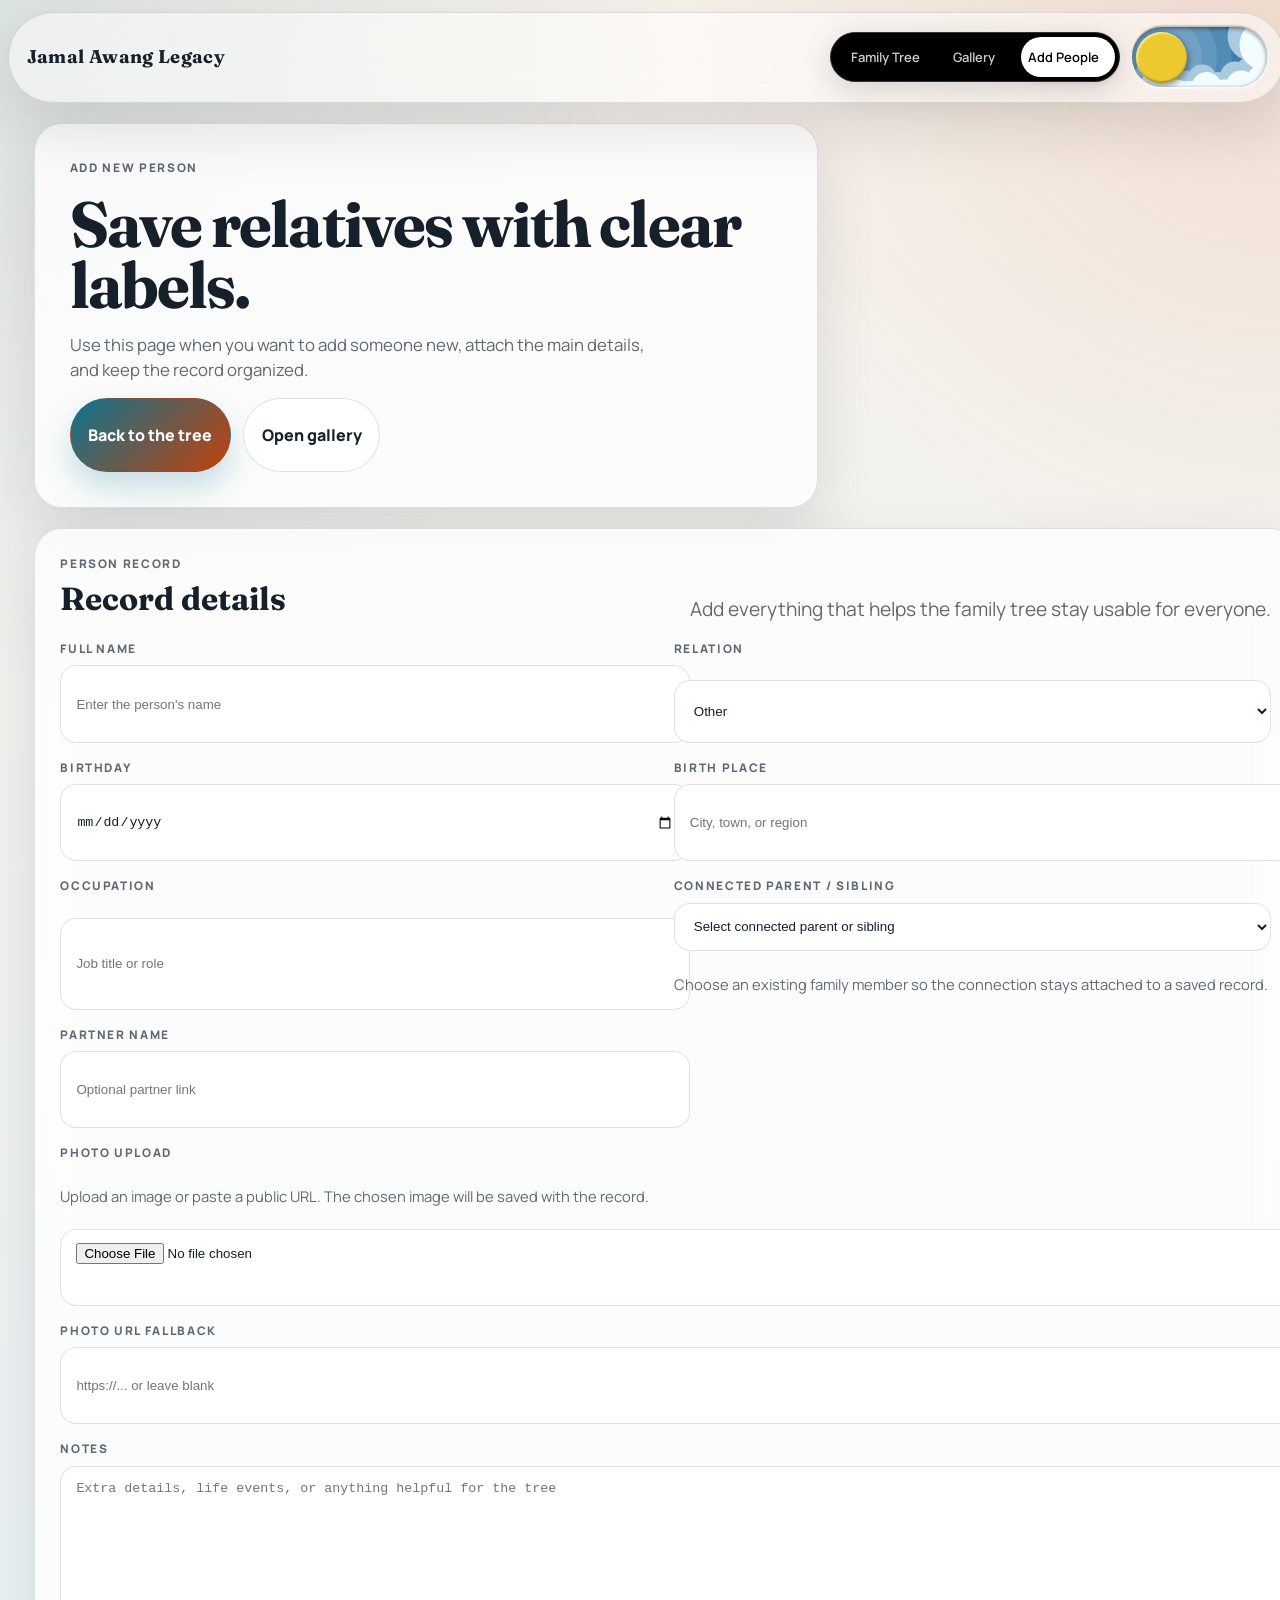
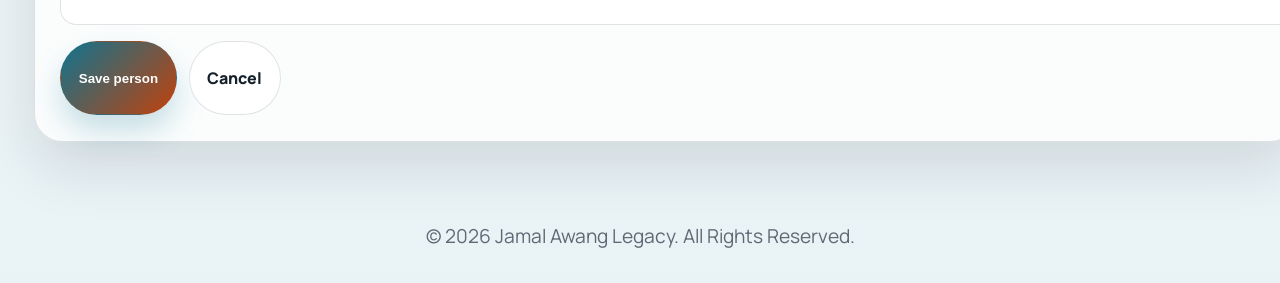
==== AddPeople.html @ 6cebc331 "UI Updates and Supabase Config" ====
<!DOCTYPE html>
<html lang="en">
<head>
    <meta charset="UTF-8">
    <meta name="viewport" content="width=device-width, initial-scale=1.0">
    <meta name="description" content="Add a new family member and save the record.">
    <title>Add People | Jamal Awang Legacy</title>
    <link rel="preconnect" href="https://fonts.googleapis.com">
    <link rel="preconnect" href="https://fonts.gstatic.com" crossorigin>
    <link href="https://fonts.googleapis.com/css2?family=Fraunces:wght@600;700&family=Manrope:wght@400;500;600;700;800&display=swap" rel="stylesheet">
    <link rel="stylesheet" href="style.css">
</head>
<body>
    <header class="topbar">
        <a class="brand" href="index.html">Jamal Awang Legacy</a>
        <nav class="topnav" aria-label="Primary">
            <div class="radio-group" id="nav-group">
                <div class="radio-option">
                    <input type="radio" name="nav" id="option1" value="index.html" onclick="window.location.href='index.html'">
                    <label for="option1" class="radio-label">Family Tree</label>
                </div>
                <div class="radio-option">
                    <input type="radio" name="nav" id="option2" value="gallery.html" onclick="window.location.href='gallery.html'">
                    <label for="option2" class="radio-label">Gallery</label>
                </div>
                <div class="radio-option">
                    <input type="radio" name="nav" id="option3" value="AddPeople.html" onclick="window.location.href='AddPeople.html'" checked>
                    <label for="option3" class="radio-label">Add People</label>
                </div>
                <div class="slider"></div>
            </div>
            
            <label class="theme-switch" aria-label="Toggle dark mode">
                <input id="themeToggle" type="checkbox" class="theme-switch__checkbox">
                <div class="theme-switch__container">
                    <div class="theme-switch__stars-container">
                        <svg viewBox="0 0 24 24" fill="none" xmlns="http://www.w3.org/2000/svg" width="100%" height="100%"><path d="M12 2L15 9L22 9L16 14L18 21L12 17L6 21L8 14L2 9L9 9L12 2Z" fill="currentColor"/></svg>
                    </div>
                    <div class="theme-switch__circle-container">
                        <div class="theme-switch__sun-moon-container">
                            <div class="theme-switch__moon">
                                <div class="theme-switch__spot"></div>
                                <div class="theme-switch__spot"></div>
                                <div class="theme-switch__spot"></div>
                            </div>
                        </div>
                    </div>
                    <div class="theme-switch__clouds"></div>
                </div>
            </label>
        </nav>
    </header>

    <main class="page-shell">
        <section class="hero">
            <div class="hero-copy">
                <p class="eyebrow">Add new person</p>
                <h1>Save relatives with clear labels.</h1>
                <p class="lead">Use this page when you want to add someone new, attach the main details, and keep the record organized.</p>
                <div class="hero-actions">
                    <a class="primary-button" href="index.html">Back to the tree</a>
                    <a class="secondary-button" href="gallery.html">Open gallery</a>
                </div>
            </div>
        </section>

        <section class="form-shell">
            <div class="panel-header">
                <div>
                    <p class="section-kicker">Person record</p>
                    <h2>Record details</h2>
                </div>
                <p class="section-note">Add everything that helps the family tree stay usable for everyone.</p>
            </div>

            <form id="person-form" class="form-grid">
                <div class="field">
                    <label for="name">Full name</label>
                    <input type="text" id="name" required placeholder="Enter the person's name">
                </div>

                <div class="field">
                    <label for="relation">Relation</label>
                    <select id="relation" required>
                        <option value="Other">Other</option>
                        <option value="Parent">Parent</option>
                        <option value="Partner">Partner</option>
                        <option value="Child">Child</option>
                        <option value="Sibling">Sibling</option>
                    </select>
                </div>

                <div class="field">
                    <label for="birthday">Birthday</label>
                    <input type="date" id="birthday">
                </div>

                <div class="field">
                    <label for="birth-place">Birth place</label>
                    <input type="text" id="birth-place" placeholder="City, town, or region">
                </div>

                <div class="field">
                    <label for="occupation">Occupation</label>
                    <input type="text" id="occupation" placeholder="Job title or role">
                </div>

                <div class="field">
                    <label for="parent-name">Connected parent / sibling</label>
                    <select id="parent-name">
                        <option value="">Select connected parent or sibling</option>
                    </select>
                    <p id="parent-name-help" class="field-help">Choose an existing family member so the connection stays attached to a saved record.</p>
                </div>

                <div class="field">
                    <label for="partner-name">Partner name</label>
                    <input type="text" id="partner-name" placeholder="Optional partner link">
                </div>

                <div class="field span-2">
                    <label for="photo-file">Photo upload</label>
                    <div class="preview-row">
                        <img id="photo-preview" class="photo-preview hidden" alt="Photo preview">
                        <p class="helper-text">Upload an image or paste a public URL. The chosen image will be saved with the record.</p>
                    </div>
                    <input type="file" id="photo-file" accept="image/*">
                </div>

                <div class="field span-2">
                    <label for="photo-url">Photo URL fallback</label>
                    <input type="text" id="photo-url" placeholder="https://... or leave blank">
                </div>

                <div class="field span-2">
                    <label for="notes">Notes</label>
                    <textarea id="notes" placeholder="Extra details, life events, or anything helpful for the tree"></textarea>
                </div>

                <div class="form-actions span-2">
                    <button id="save-person-button" class="primary-button" type="submit">Save person</button>
                    <a class="secondary-button" href="index.html">Cancel</a>
                </div>
            </form>
        </section>
    </main>

    <footer>
        <p>&copy; 2026 Jamal Awang Legacy. All Rights Reserved.</p>
    </footer>

    <script src="supabase-config.js"></script>
    <script src="data-store.js"></script>
    <script src="app.js"></script>
    <script src="add-people.js"></script>
</body>
</html>
---- style.css ----
body {
    min-height: 100vh;
    display: flex;
    flex-direction: column;
    align-items: center;
    justify-content: center;
    background: #E8F1F5; /* Light Mode Background */
    color: #333;
    transition: background 0.4s ease, color 0.4s ease;
}

body.night {
    background: #1C2541; /* Dark Mode Background */
    color: #F5F5F5;
}

/* Main Content Styling */
main {
    text-align: center;
    padding: 2rem;
    max-width: 700px;
}

h1 {
    font-size: 2.5rem;
    margin-bottom: 1rem;
}

p {
    font-size: 1.2rem;
    line-height: 1.5;
}

/* Day/Night Toggle Button */
.dayNight {
    position: absolute;
    top: 20px;
    right: 20px;
    cursor: pointer;
}

.dayNight input {
    display: none;
}

.dayNight label {
    width: 50px;
    height: 50px;
    display: block;
    border-radius: 50%;
    background: #FFB703; /* Sun Color */
    position: relative;
    box-shadow: 0 0 8px rgba(0, 0, 0, 0.2);
    transition: background 0.4s ease, box-shadow 0.4s ease;
}

body.night .dayNight label {
    background: #4361EE; /* Moon Color */
    box-shadow: 0 0 12px rgba(67, 97, 238, 0.7);
}

.dayNight label::before {
    content: "";
    position: absolute;
    top: 50%;
    left: 50%;
    width: 8px;
    height: 8px;
    border-radius: 50%;
    background: #FFFFFF;
    box-shadow: 0 -20px 0 #FFFFFF, 0 20px 0 #FFFFFF, 20px 0 0 #FFFFFF, -20px 0 0 #FFFFFF;
    transform: translate(-50%, -50%) scale(1);
    transition: transform 0.4s ease;
}

body.night .dayNight label::before {
    box-shadow: none;
    background: transparent;
    transform: translate(-50%, -50%) scale(0.6);
}

/* Smooth Transitions */
body, .dayNight label, .dayNight label::before {
    transition: all 0.4s ease;
}


#family-tree-container {
    display: flex;
    flex-direction: column; /* Arranges levels vertically */
    align-items: center; /* Centers each row horizontally */
    gap: 2em; /* Adds spacing between levels */
    padding: 1em;
    background-color: #faf7f5;
    width: 100%; /* Takes the full width of the parent container */
    max-width: none; /* Increase the maximum width to make it wider */
    margin: 0 auto; /* Center the container horizontally */
    box-shadow: 0 4px 6px rgba(0, 0, 0, 0.2); /* Optional shadow for aesthetics */
    border-radius: 10px; /* Rounded corners for a modern look */
}


/* Individual family row (each level of the tree) */
.family-level {
    display: flex;
    justify-content: center; /* Align bubbles horizontally */
    gap: 1.2em;
    flex-wrap: wrap;
}

/* Bubble styling */
.bubble {
    display: flex;
    flex-direction: column;
    align-items: center;
    justify-content: center;
    width: 120px;
    height: 120px;
    background-color: #fff;
    border: 1px solid rgba(0,0,0,0.12);
    border-radius: 50%;
    text-align: center;
    box-shadow: 0px 4px 6px rgba(0, 0, 0, 0.2);
    font-family: Arial, sans-serif;
    font-size: 12px;
    transition: transform 0.3s ease;
}

.bubble:hover {
    transform: scale(1.1);
    cursor: pointer;
}

/* Bubble image */
.bubble img {
    width: 60px;
    height: 60px;
    border-radius: 50%;
    object-fit: cover;
    margin-bottom: 5px;
}

/* Tag styles used in profile modal */
.tag {
    display: inline-block;
    background: #e9f2ea;
    color: #556b45;
    padding: 4px 8px;
    margin-right: 6px;
    border-radius: 999px;
    font-size: 12px;
}

/* Modal styles */
.modal.hidden { display: none; }
.modal { position: fixed; inset: 0; z-index: 1200; }
.modal-backdrop { position: absolute; inset: 0; background: rgba(0,0,0,0.35); }
.modal-card {
    position: absolute;
    left: 50%; top: 50%; transform: translate(-50%, -50%);
    width: min(860px, 95%);
    max-height: 85vh; overflow-y: auto;
    background: #fff; border-radius: 10px; padding: 18px;
    box-shadow: 0 10px 30px rgba(0,0,0,0.25);
}
.modal-close {
    position: absolute; right: 12px; top: 10px; border: none; background: transparent; font-size: 18px; cursor: pointer;
}
.modal-header { display:flex; gap: 14px; align-items: center; margin-bottom: 10px; }
.modal-header img { width: 84px; height:84px; border-radius:50%; object-fit:cover; border: 2px solid rgba(0,0,0,0.06); }
.modal-section { margin-top: 14px; }
.modal-section h3 { margin: 6px 0 10px 0; }
.essential-info dt { font-weight:600; }
.essential-info dd { margin-left: 0; color: #555; }
.timeline li { margin-bottom: 8px; }
.small { color: #666; font-size: 13px; }


.bubble span {
    margin-top: 3px;
}


/*Gallery*/

.gallery-container {
    display: flex;
    flex-direction: column;
    gap: 2em;
    padding: 1em;
}

.gallery-event {
    border: 1px solid #ccc;
    padding: 1em;
}

.gallery-scroll {
    display: flex;
    overflow-x: auto;
    gap: 1em;
}

.gallery-scroll img {
    width: 200px;
    height: 150px;
    object-fit: cover;
    border-radius: 8px;
    border: 1px solid #ddd;
}

/* Modern layout overrides for the refreshed pages */
body {
    display: block;
    align-items: stretch;
    justify-content: flex-start;
    background:
        radial-gradient(circle at top left, rgba(14, 116, 144, 0.12), transparent 30%),
        radial-gradient(circle at top right, rgba(194, 65, 12, 0.12), transparent 26%),
        linear-gradient(180deg, #f8f2eb 0%, #e9f3f6 100%);
    color: #15202b;
    font-family: 'Manrope', sans-serif;
    line-height: 1.55;
}

body.night {
    background:
        radial-gradient(circle at top left, rgba(94, 234, 212, 0.12), transparent 30%),
        radial-gradient(circle at top right, rgba(245, 158, 11, 0.12), transparent 26%),
        linear-gradient(180deg, #09111d 0%, #121c2d 100%);
    color: #f4f7fb;
}

body::before {
    opacity: 0.85;
}

a {
    color: inherit;
    text-decoration: none;
}

img {
    display: block;
    max-width: 100%;
}

.topbar {
    position: sticky;
    top: 0;
    z-index: 100;
    width: min(1180px, calc(100% - 1rem));
    margin: 0.75rem auto 0;
    padding: 0.9rem 1.1rem;
    display: flex;
    align-items: center;
    justify-content: space-between;
    gap: 1rem;
    border: 1px solid rgba(15, 23, 42, 0.12);
    border-radius: 999px;
    background: rgba(255, 255, 255, 0.48);
    backdrop-filter: blur(18px);
    box-shadow: 0 24px 60px rgba(15, 23, 42, 0.12);
}

body.night .topbar {
    background: rgba(8, 13, 23, 0.62);
    border-color: rgba(148, 163, 184, 0.18);
}

.brand {
    font-family: 'Fraunces', serif;
    font-size: 1.15rem;
    font-weight: 700;
    letter-spacing: 0.02em;
    white-space: nowrap;
}

.topnav {
    display: flex;
    align-items: center;
    justify-content: flex-end;
    gap: 0.75rem;
    flex-wrap: wrap;
}

.topnav a {
    padding: 0.62rem 0.95rem;
    border-radius: 999px;
    color: #5f6874;
    transition: background 0.18s ease, color 0.18s ease, transform 0.18s ease;
}

body.night .topnav a {
    color: #c3cada;
}

.topnav a:hover,
.topnav a[aria-current='page'] {
    background: rgba(255, 255, 255, 0.54);
    color: #15202b;
    transform: translateY(-1px);
}

body.night .topnav a:hover,
body.night .topnav a[aria-current='page'] {
    background: rgba(17, 24, 39, 0.72);
    color: #f4f7fb;
}



.page-shell {
    width: min(1180px, calc(100% - 1rem));
    margin: 0 auto;
    padding: 1.25rem 0 3rem;
    display: grid;
    gap: 1.25rem;
}

.hero {
    display: grid;
    grid-template-columns: minmax(0, 1.45fr) minmax(290px, 0.85fr);
    gap: 1.25rem;
    align-items: stretch;
}

.hero-copy,
.status-card,
.panel,
.form-shell {
    background: rgba(255, 255, 255, 0.78);
    border: 1px solid rgba(15, 23, 42, 0.12);
    border-radius: 28px;
    box-shadow: 0 24px 60px rgba(15, 23, 42, 0.12);
    backdrop-filter: blur(18px);
}

body.night .hero-copy,
body.night .status-card,
body.night .panel,
body.night .form-shell {
    background: rgba(12, 18, 29, 0.78);
    border-color: rgba(148, 163, 184, 0.18);
    box-shadow: 0 24px 60px rgba(0, 0, 0, 0.32);
}

.hero-copy {
    padding: clamp(1.35rem, 3vw, 2.2rem);
    display: grid;
    gap: 1rem;
}

.eyebrow,
.section-kicker,
.status-label,
.field label,
.field .field-label {
    margin: 0;
    text-transform: uppercase;
    letter-spacing: 0.14em;
    font-size: 0.74rem;
    font-weight: 800;
    color: #5f6874;
}

body.night .eyebrow,
body.night .section-kicker,
body.night .status-label,
body.night .field label,
body.night .field .field-label {
    color: #c3cada;
}

.hero-copy h1 {
    margin: 0;
    font-family: 'Fraunces', serif;
    font-size: clamp(2.15rem, 5vw, 4.35rem);
    line-height: 0.96;
    letter-spacing: -0.03em;
}

.lead {
    margin: 0;
    max-width: 58ch;
    color: #5f6874;
    font-size: 1.05rem;
}

body.night .lead,
body.night .section-note,
body.night .helper-text,
body.night .bubble-meta,
body.night .card-meta,
body.night .small,
body.night .field .field-help,
body.night .timeline li div {
    color: #c3cada;
}

.hero-actions,
.form-actions,
.preview-row {
    display: flex;
    flex-wrap: wrap;
    gap: 0.75rem;
}

.primary-button,
.secondary-button,
.ghost-button {
    display: inline-flex;
    align-items: center;
    justify-content: center;
    gap: 0.5rem;
    min-height: 46px;
    padding: 0.82rem 1.1rem;
    border-radius: 999px;
    font-weight: 800;
    border: 1px solid transparent;
    cursor: pointer;
    transition: transform 0.18s ease, box-shadow 0.18s ease, background 0.18s ease, color 0.18s ease, border-color 0.18s ease;
}

.primary-button {
    background: linear-gradient(135deg, #0e7490 0%, #c2410c 100%);
    color: #fff;
    box-shadow: 0 16px 30px rgba(14, 116, 144, 0.22);
}

.secondary-button {
    background: #ffffff;
    color: #15202b;
    border-color: rgba(15, 23, 42, 0.12);
}

body.night .secondary-button {
    background: #111827;
    color: #f4f7fb;
    border-color: rgba(148, 163, 184, 0.18);
}

.primary-button:hover,
.secondary-button:hover,
.ghost-button:hover,
.go-back:hover {
    transform: translateY(-1px);
}

.status-card {
    padding: 1.15rem;
    display: grid;
    gap: 0.9rem;
    align-content: start;
}

.status-row {
    display: flex;
    align-items: center;
    justify-content: space-between;
    gap: 0.75rem;
}

.hint-list {
    display: grid;
    gap: 0.65rem;
}

.hint-list span {
    display: flex;
    align-items: flex-start;
    gap: 0.6rem;
    padding: 0.8rem 0.9rem;
    border-radius: 16px;
    border: 1px solid rgba(15, 23, 42, 0.12);
    background: rgba(255, 255, 255, 0.28);
    color: #5f6874;
}

body.night .hint-list span {
    background: rgba(17, 24, 39, 0.5);
    border-color: rgba(148, 163, 184, 0.18);
    color: #c3cada;
}

.panel {
    padding: clamp(1rem, 2.5vw, 1.45rem);
}

.panel-header {
    display: flex;
    align-items: flex-end;
    justify-content: space-between;
    gap: 1rem;
    flex-wrap: wrap;
    margin-bottom: 1rem;
}

.panel-header h2 {
    margin: 0.1rem 0 0;
    font-family: 'Fraunces', serif;
    font-size: clamp(1.45rem, 3vw, 2rem);
}

.section-note {
    margin: 0;
    max-width: 58ch;
    color: #5f6874;
}

#family-tree-container {
    display: grid;
    gap: 1rem;
}

.tree-branch {
    display: grid;
    gap: 0.7rem;
}

.branch-label {
    margin: 0;
    font-size: 0.88rem;
    font-weight: 800;
    letter-spacing: 0.08em;
    text-transform: uppercase;
    color: #5f6874;
}

.tree-empty,
.empty-state {
    padding: 1.1rem;
    border-radius: 18px;
    border: 1px dashed rgba(15, 23, 42, 0.12);
    background: rgba(255, 255, 255, 0.34);
    color: #5f6874;
    text-align: center;
}

body.night .tree-empty,
body.night .empty-state {
    background: rgba(17, 24, 39, 0.5);
    border-color: rgba(148, 163, 184, 0.18);
    color: #c3cada;
}

.go-back {
    display: inline-flex;
    align-items: center;
    justify-content: center;
    min-height: 44px;
    padding: 0.7rem 1rem;
    border: 1px solid rgba(15, 23, 42, 0.12);
    border-radius: 999px;
    background: #ffffff;
    color: #15202b;
    font-weight: 800;
    cursor: pointer;
    margin-bottom: 0.25rem;
}

body.night .go-back {
    background: #111827;
    color: #f4f7fb;
    border-color: rgba(148, 163, 184, 0.18);
}

.family-level {
    display: flex;
    flex-wrap: wrap;
    justify-content: center;
    gap: 1rem;
}

.bubble {
    position: relative;
    flex: 1 1 190px;
    max-width: 230px;
    min-width: 190px;
    display: grid;
    justify-items: center;
    align-content: start;
    gap: 0.55rem;
    padding: 1rem 1rem 0.95rem;
    border-radius: 28px;
    border: 1px solid rgba(15, 23, 42, 0.12);
    background: linear-gradient(180deg, rgba(255, 255, 255, 0.96), rgba(249, 245, 240, 0.94));
    box-shadow: 0 16px 30px rgba(15, 23, 42, 0.12);
    cursor: pointer;
    text-align: center;
    transition: transform 0.18s ease, box-shadow 0.18s ease, border-color 0.18s ease;
    overflow: hidden;
}

body.night .bubble {
    background: linear-gradient(180deg, rgba(15, 23, 42, 0.96), rgba(17, 24, 39, 0.9));
    border-color: rgba(148, 163, 184, 0.18);
}

.bubble::after {
    content: '';
    position: absolute;
    inset: 0;
    pointer-events: none;
    border-radius: inherit;
    background: linear-gradient(135deg, var(--bubble-accent, rgba(14, 116, 144, 0.16)) 0%, transparent 72%);
    opacity: 0.95;
}

.bubble:hover,
.bubble:focus-visible {
    transform: translateY(-5px);
    box-shadow: 0 20px 36px rgba(15, 23, 42, 0.18);
    border-color: #0e7490;
    outline: none;
}

.bubble:focus-visible {
    box-shadow: 0 0 0 4px rgba(14, 116, 144, 0.2), 0 20px 36px rgba(15, 23, 42, 0.18);
}

.bubble img {
    position: relative;
    z-index: 1;
    width: 88px;
    height: 88px;
    border-radius: 50%;
    object-fit: cover;
    border: 4px solid rgba(255, 255, 255, 0.88);
    box-shadow: 0 10px 18px rgba(15, 23, 42, 0.14);
}

body.night .bubble img {
    border-color: rgba(17, 24, 39, 0.95);
}

.bubble-role {
    position: relative;
    z-index: 1;
    align-self: start;
    padding: 0.3rem 0.6rem;
    border-radius: 999px;
    background: rgba(255, 255, 255, 0.8);
    color: #0e7490;
    font-size: 0.72rem;
    font-weight: 800;
    letter-spacing: 0.08em;
    text-transform: uppercase;
}

body.night .bubble-role {
    background: rgba(17, 24, 39, 0.8);
}

.bubble strong {
    position: relative;
    z-index: 1;
    font-size: 1.02rem;
    line-height: 1.2;
}

.bubble-meta,
.bubble-hint {
    position: relative;
    z-index: 1;
    font-size: 0.88rem;
    color: #5f6874;
}

body.night .bubble-meta,
body.night .bubble-hint {
    color: #c3cada;
}

.bubble-hint {
    color: #0e7490;
    font-size: 0.74rem;
    font-weight: 800;
    text-transform: uppercase;
    letter-spacing: 0.08em;
}

.bubble-details {
    position: relative;
    z-index: 1;
    width: 100%;
    min-height: 42px;
    margin-top: auto;
    border: none;
    border-radius: 999px;
    background: linear-gradient(135deg, #0e7490 0%, #c2410c 100%);
    color: #fff;
    font-weight: 800;
    cursor: pointer;
    transition: filter 0.18s ease, transform 0.18s ease;
}

.bubble-details:hover {
    filter: brightness(1.05);
    transform: translateY(-1px);
}

.bubble--ancestor {
    --bubble-accent: rgba(14, 116, 144, 0.2);
}

.bubble--parent {
    --bubble-accent: rgba(194, 65, 12, 0.18);
}

.bubble--partner {
    --bubble-accent: rgba(124, 58, 237, 0.18);
}

.bubble--child {
    --bubble-accent: rgba(16, 185, 129, 0.18);
}

.subtitle {
    color: #5f6874;
}

body.night .subtitle {
    color: #c3cada;
}

.tags {
    display: flex;
    flex-wrap: wrap;
    gap: 0.5rem;
    margin-top: 0.45rem;
}

.tag {
    display: inline-flex;
    align-items: center;
    padding: 0.3rem 0.6rem;
    border-radius: 999px;
    background: rgba(14, 116, 144, 0.16);
    color: #0e7490;
    font-size: 0.72rem;
    font-weight: 800;
    text-transform: uppercase;
    letter-spacing: 0.08em;
}

body.night .tag {
    background: rgba(94, 234, 212, 0.15);
    color: #5eead4;
}

.modal.hidden {
    display: none;
}

.modal {
    position: fixed;
    inset: 0;
    z-index: 1200;
    display: grid;
    place-items: center;
    padding: 1rem;
}

.modal-backdrop {
    position: absolute;
    inset: 0;
    background: rgba(6, 10, 18, 0.6);
    backdrop-filter: blur(6px);
}

.modal-card {
    position: relative;
    width: min(920px, 100%);
    max-height: calc(100vh - 2rem);
    overflow: auto;
    background: #ffffff;
    border: 1px solid rgba(15, 23, 42, 0.12);
    border-radius: 28px;
    padding: clamp(1rem, 2.5vw, 1.6rem);
    box-shadow: 0 24px 60px rgba(15, 23, 42, 0.12);
}

body.night .modal-card {
    background: #111827;
    border-color: rgba(148, 163, 184, 0.18);
    box-shadow: 0 24px 60px rgba(0, 0, 0, 0.32);
}

.modal-close {
    position: absolute;
    top: 12px;
    right: 12px;
    width: 42px;
    height: 42px;
    border-radius: 50%;
    border: none;
    background: rgba(255, 255, 255, 0.54);
    cursor: pointer;
    font-size: 1.1rem;
}

body.night .modal-close {
    background: rgba(17, 24, 39, 0.72);
    color: #f4f7fb;
}

.modal-header {
    display: flex;
    gap: 1rem;
    align-items: center;
    margin-bottom: 1rem;
    padding-right: 3rem;
}

.modal-header img {
    width: 88px;
    height: 88px;
    border-radius: 50%;
    object-fit: cover;
    border: 4px solid rgba(255, 255, 255, 0.9);
}

body.night .modal-header img {
    border-color: rgba(17, 24, 39, 0.95);
}

.modal-section {
    margin-top: 1rem;
    padding-top: 1rem;
    border-top: 1px solid rgba(15, 23, 42, 0.12);
}

body.night .modal-section {
    border-top-color: rgba(148, 163, 184, 0.18);
}

.modal-section h3 {
    margin: 0 0 0.7rem;
    font-size: 1.05rem;
}

.essential-info {
    display: grid;
    grid-template-columns: repeat(2, minmax(0, 1fr));
    gap: 0.85rem 1rem;
}

.essential-info > div {
    padding: 0.8rem 0.9rem;
    border-radius: 16px;
    background: rgba(255, 255, 255, 0.54);
}

body.night .essential-info > div {
    background: rgba(17, 24, 39, 0.72);
}

.essential-info dt {
    font-size: 0.78rem;
    text-transform: uppercase;
    letter-spacing: 0.12em;
    color: #5f6874;
}

body.night .essential-info dt {
    color: #c3cada;
}

.essential-info dd {
    margin: 0.35rem 0 0;
    font-weight: 700;
}

.timeline {
    list-style: none;
    padding: 0;
    margin: 0;
    display: grid;
    gap: 0.75rem;
}

.timeline li {
    padding: 0.85rem 1rem;
    border-radius: 16px;
    background: rgba(255, 255, 255, 0.54);
}

body.night .timeline li {
    background: rgba(17, 24, 39, 0.72);
}

.people-grid {
    display: grid;
    grid-template-columns: repeat(auto-fit, minmax(230px, 1fr));
    gap: 1rem;
}

.person-card {
    display: grid;
    gap: 0.75rem;
    padding: 1rem;
    border-radius: 22px;
    border: 1px solid rgba(15, 23, 42, 0.12);
    background: linear-gradient(180deg, rgba(255, 255, 255, 0.92), rgba(249, 245, 240, 0.9));
    box-shadow: 0 16px 30px rgba(15, 23, 42, 0.1);
}

body.night .person-card {
    border-color: rgba(148, 163, 184, 0.18);
    background: linear-gradient(180deg, rgba(15, 23, 42, 0.94), rgba(17, 24, 39, 0.88));
}

.person-card-head {
    display: flex;
    align-items: center;
    justify-content: space-between;
    gap: 0.75rem;
}

.person-card img {
    width: 100%;
    height: 180px;
    object-fit: cover;
    border-radius: 18px;
    border: 1px solid rgba(15, 23, 42, 0.12);
}

.card-title {
    font-size: 1.06rem;
    font-weight: 800;
}

.card-meta {
    font-size: 0.92rem;
    color: #5f6874;
}

body.night .card-meta {
    color: #c3cada;
}

.card-copy {
    margin: 0;
    color: #5f6874;
}

body.night .card-copy {
    color: #c3cada;
}

.form-shell {
    padding: clamp(1rem, 3vw, 1.6rem);
}

.form-grid {
    display: grid;
    gap: 1rem;
    grid-template-columns: repeat(2, minmax(0, 1fr));
}

.field {
    display: grid;
    gap: 0.45rem;
}

.field input,
.field select,
.field textarea {
    width: 100%;
    border-radius: 16px;
    border: 1px solid rgba(15, 23, 42, 0.12);
    background: #ffffff;
    color: #15202b;
    padding: 0.85rem 0.95rem;
    min-height: 48px;
    box-shadow: inset 0 1px 0 rgba(255, 255, 255, 0.45);
}

body.night .field input,
body.night .field select,
body.night .field textarea {
    border-color: rgba(148, 163, 184, 0.18);
    background: #111827;
    color: #f4f7fb;
}

.field textarea {
    min-height: 130px;
    resize: vertical;
}

.field input:focus,
.field select:focus,
.field textarea:focus,
.theme-switch input:focus,
.primary-button:focus-visible,
.secondary-button:focus-visible,
.ghost-button:focus-visible,
.go-back:focus-visible,
.bubble-details:focus-visible {
    outline: 3px solid rgba(14, 116, 144, 0.25);
    outline-offset: 2px;
}

.field .field-help,
.helper-text {
    font-size: 0.92rem;
    color: #5f6874;
}

body.night .field .field-help,
body.night .helper-text {
    color: #c3cada;
}

.span-2 {
    grid-column: 1 / -1;
}

.preview-row {
    align-items: center;
}

.photo-preview {
    width: 88px;
    height: 88px;
    object-fit: cover;
    border-radius: 50%;
    border: 4px solid rgba(255, 255, 255, 0.88);
    background: rgba(255, 255, 255, 0.54);
}

body.night .photo-preview {
    border-color: rgba(17, 24, 39, 0.95);
    background: rgba(17, 24, 39, 0.72);
}

.hidden {
    display: none !important;
}

.gallery-container {
    display: grid;
    gap: 1rem;
}

.gallery-event {
    padding: 1rem;
    border-radius: 22px;
    border: 1px solid rgba(15, 23, 42, 0.12);
    background: rgba(255, 255, 255, 0.54);
    display: grid;
    gap: 0.85rem;
}

body.night .gallery-event {
    border-color: rgba(148, 163, 184, 0.18);
    background: rgba(17, 24, 39, 0.72);
}

.gallery-event h2 {
    margin: 0;
    font-size: 1.05rem;
}

.gallery-scroll {
    display: flex;
    overflow-x: auto;
    gap: 1rem;
    padding-bottom: 0.2rem;
    scroll-snap-type: x proximity;
}

.gallery-scroll img {
    width: 220px;
    height: 160px;
    object-fit: cover;
    border-radius: 18px;
    border: 1px solid rgba(15, 23, 42, 0.12);
    scroll-snap-align: start;
}

footer {
    width: min(1180px, calc(100% - 1rem));
    margin: 0 auto 2rem;
    padding: 0.8rem 0 0;
    text-align: center;
    color: #5f6874;
}

body.night footer {
    color: #c3cada;
}

@media (max-width: 940px) {
    .hero {
        grid-template-columns: 1fr;
    }

    .form-grid {
        grid-template-columns: 1fr;
    }

    .essential-info {
        grid-template-columns: 1fr;
    }

    .topbar {
        border-radius: 24px;
    }
}

@media (max-width: 640px) {
    .topbar {
        width: calc(100% - 0.75rem);
        padding: 0.8rem;
        flex-direction: column;
        align-items: stretch;
    }

    .topnav {
        justify-content: space-between;
    }

    .bubble {
        min-width: 100%;
        max-width: none;
    }

    .modal-header {
        flex-direction: column;
        align-items: flex-start;
        padding-right: 0;
    }

    .modal-header img {
        width: 72px;
        height: 72px;
    }

    .gallery-scroll img {
        width: 180px;
        height: 140px;
    }
}

main.page-shell {
    max-width: none;
    width: 100%;
    padding: 1.25rem clamp(0.75rem, 2vw, 2rem) 3rem;
    text-align: left;
}

.topbar,
footer {
    width: calc(100% - 1.5rem);
    max-width: none;
}

.page-shell {
    width: 100%;
    max-width: none;
}

#family-tree-container {
    width: 100%;
    max-width: none;
    padding: 1rem 0.25rem 0.5rem;
    background: transparent;
    box-shadow: none;
}

.tree-connector {
    position: relative;
    width: 100%;
    height: 3rem;
    margin: -0.1rem 0 -0.1rem;
    display: grid;
    place-items: center;
}

.tree-connector::before {
    content: "";
    position: absolute;
    top: 0;
    bottom: 0;
    left: 50%;
    width: 2px;
    transform: translateX(-50%);
    background: linear-gradient(180deg, rgba(15, 23, 42, 0.16), rgba(15, 23, 42, 0.3));
}

body.night .tree-connector::before {
    background: linear-gradient(180deg, rgba(148, 163, 184, 0.18), rgba(148, 163, 184, 0.32));
}

.tree-connector::after {
    content: "";
    position: absolute;
    top: 50%;
    left: 50%;
    width: min(94%, 920px);
    height: 2px;
    transform: translate(-50%, -50%);
    background: linear-gradient(90deg, transparent, rgba(15, 23, 42, 0.22), transparent);
}

body.night .tree-connector::after {
    background: linear-gradient(90deg, transparent, rgba(148, 163, 184, 0.28), transparent);
}

.bubble {
    flex: 0 0 200px;
    width: 200px;
    height: 200px;
    min-width: 200px;
    max-width: 200px;
    border-radius: 50%;
    padding: 0.95rem;
    overflow: hidden;
    gap: 0.22rem;
    justify-items: center;
    align-content: center;
    position: relative;
}

.bubble img {
    width: 72px;
    height: 72px;
    margin-bottom: 0;
}

.bubble strong {
    max-width: 12ch;
    font-size: 0.92rem;
    line-height: 1.08;
}

.bubble span {
    margin-top: 0;
}

.bubble-meta {
    font-size: 0.74rem;
}

.bubble-hint {
    font-size: 0.66rem;
}

.bubble-role {
    position: absolute;
    top: -0.65rem;
    left: 50%;
    transform: translateX(-50%);
    font-size: 0.62rem;
    background: white;
    padding: 0.15rem 0.5rem;
    border-radius: 12px;
    box-shadow: 0 2px 4px rgba(0,0,0,0.1);
    color: #111;
    font-weight: 700;
    white-space: nowrap;
}

.bubble-details {
    width: 82%;
    min-height: 34px;
    margin-top: 0.15rem;
    font-size: 0.78rem;
}

@media (max-width: 640px) {
    main.page-shell {
        padding-inline: 0.65rem;
    }

    .topbar,
    footer {
        width: calc(100% - 0.75rem);
    }

    .bubble {
        flex: 0 0 170px;
        width: 170px;
        height: 170px;
        min-width: 170px;
        max-width: 170px;
    }
}

/* From Uiverse.io by Galahhad */ 
.theme-switch {
  --toggle-size: 24px;
  /* the size is adjusted using font-size,
     this is not transform scale,
     so you can choose any size */
  --container-width: 5.625em;
  --container-height: 2.5em;
  --container-radius: 6.25em;
  /* radius 0 - minecraft mode :) */
  --container-light-bg: #3D7EAE;
  --container-night-bg: #1D1F2C;
  --circle-container-diameter: 3.375em;
  --sun-moon-diameter: 2.125em;
  --sun-bg: #ECCA2F;
  --moon-bg: #C4C9D1;
  --spot-color: #959DB1;
  --circle-container-offset: calc((var(--circle-container-diameter) - var(--container-height)) / 2 * -1);
  --stars-color: #fff;
  --clouds-color: #F3FDFF;
  --back-clouds-color: #AACADF;
  --transition: .5s cubic-bezier(0, -0.02, 0.4, 1.25);
  --circle-transition: .3s cubic-bezier(0, -0.02, 0.35, 1.17);
}

.theme-switch, .theme-switch *, .theme-switch *::before, .theme-switch *::after {
  -webkit-box-sizing: border-box;
  box-sizing: border-box;
  margin: 0;
  padding: 0;
  font-size: var(--toggle-size);
}

.theme-switch__container {
  width: var(--container-width);
  height: var(--container-height);
  background-color: var(--container-light-bg);
  border-radius: var(--container-radius);
  overflow: hidden;
  cursor: pointer;
  -webkit-box-shadow: 0em -0.062em 0.062em rgba(0, 0, 0, 0.25), 0em 0.062em 0.125em rgba(255, 255, 255, 0.94);
  box-shadow: 0em -0.062em 0.062em rgba(0, 0, 0, 0.25), 0em 0.062em 0.125em rgba(255, 255, 255, 0.94);
  -webkit-transition: var(--transition);
  -o-transition: var(--transition);
  transition: var(--transition);
  position: relative;
}

.theme-switch__container::before {
  content: "";
  position: absolute;
  z-index: 1;
  inset: 0;
  -webkit-box-shadow: 0em 0.05em 0.187em rgba(0, 0, 0, 0.25) inset, 0em 0.05em 0.187em rgba(0, 0, 0, 0.25) inset;
  box-shadow: 0em 0.05em 0.187em rgba(0, 0, 0, 0.25) inset, 0em 0.05em 0.187em rgba(0, 0, 0, 0.25) inset;
  border-radius: var(--container-radius)
}

.theme-switch__checkbox {
  display: none;
}

.theme-switch__circle-container {
  width: var(--circle-container-diameter);
  height: var(--circle-container-diameter);
  background-color: rgba(255, 255, 255, 0.1);
  position: absolute;
  left: var(--circle-container-offset);
  top: var(--circle-container-offset);
  border-radius: var(--container-radius);
  -webkit-box-shadow: inset 0 0 0 3.375em rgba(255, 255, 255, 0.1), inset 0 0 0 3.375em rgba(255, 255, 255, 0.1), 0 0 0 0.625em rgba(255, 255, 255, 0.1), 0 0 0 1.25em rgba(255, 255, 255, 0.1);
  box-shadow: inset 0 0 0 3.375em rgba(255, 255, 255, 0.1), inset 0 0 0 3.375em rgba(255, 255, 255, 0.1), 0 0 0 0.625em rgba(255, 255, 255, 0.1), 0 0 0 1.25em rgba(255, 255, 255, 0.1);
  display: -webkit-box;
  display: -ms-flexbox;
  display: flex;
  -webkit-transition: var(--circle-transition);
  -o-transition: var(--circle-transition);
  transition: var(--circle-transition);
  pointer-events: none;
}

.theme-switch__sun-moon-container {
  pointer-events: auto;
  position: relative;
  z-index: 2;
  width: var(--sun-moon-diameter);
  height: var(--sun-moon-diameter);
  margin: auto;
  border-radius: var(--container-radius);
  background-color: var(--sun-bg);
  -webkit-box-shadow: 0.062em 0.062em 0.062em 0em rgba(254, 255, 239, 0.61) inset, 0em -0.062em 0.062em 0em #a1872a inset;
  box-shadow: 0.062em 0.062em 0.062em 0em rgba(254, 255, 239, 0.61) inset, 0em -0.062em 0.062em 0em #a1872a inset;
  -webkit-filter: drop-shadow(0.062em 0.125em 0.125em rgba(0, 0, 0, 0.25)) drop-shadow(0em 0.062em 0.125em rgba(0, 0, 0, 0.25));
  filter: drop-shadow(0.062em 0.125em 0.125em rgba(0, 0, 0, 0.25)) drop-shadow(0em 0.062em 0.125em rgba(0, 0, 0, 0.25));
  overflow: hidden;
  -webkit-transition: var(--transition);
  -o-transition: var(--transition);
  transition: var(--transition);
}

.theme-switch__moon {
  -webkit-transform: translateX(100%);
  -ms-transform: translateX(100%);
  transform: translateX(100%);
  width: 100%;
  height: 100%;
  background-color: var(--moon-bg);
  border-radius: inherit;
  -webkit-box-shadow: 0.062em 0.062em 0.062em 0em rgba(254, 255, 239, 0.61) inset, 0em -0.062em 0.062em 0em #969696 inset;
  box-shadow: 0.062em 0.062em 0.062em 0em rgba(254, 255, 239, 0.61) inset, 0em -0.062em 0.062em 0em #969696 inset;
  -webkit-transition: var(--transition);
  -o-transition: var(--transition);
  transition: var(--transition);
  position: relative;
}

.theme-switch__spot {
  position: absolute;
  top: 0.75em;
  left: 0.312em;
  width: 0.75em;
  height: 0.75em;
  border-radius: var(--container-radius);
  background-color: var(--spot-color);
  -webkit-box-shadow: 0em 0.0312em 0.062em rgba(0, 0, 0, 0.25) inset;
  box-shadow: 0em 0.0312em 0.062em rgba(0, 0, 0, 0.25) inset;
}

.theme-switch__spot:nth-of-type(2) {
  width: 0.375em;
  height: 0.375em;
  top: 0.937em;
  left: 1.375em;
}

.theme-switch__spot:nth-last-of-type(3) {
  width: 0.25em;
  height: 0.25em;
  top: 0.312em;
  left: 0.812em;
}

.theme-switch__clouds {
  width: 1.25em;
  height: 1.25em;
  background-color: var(--clouds-color);
  border-radius: var(--container-radius);
  position: absolute;
  bottom: -0.625em;
  left: 0.312em;
  -webkit-box-shadow: 0.937em 0.312em var(--clouds-color), -0.312em -0.312em var(--back-clouds-color), 1.437em 0.375em var(--clouds-color), 0.5em -0.125em var(--back-clouds-color), 2.187em 0 var(--clouds-color), 1.25em -0.062em var(--back-clouds-color), 2.937em 0.312em var(--clouds-color), 2em -0.312em var(--back-clouds-color), 3.625em -0.062em var(--clouds-color), 2.625em 0em var(--back-clouds-color), 4.5em -0.312em var(--clouds-color), 3.375em -0.437em var(--back-clouds-color), 4.625em -1.75em 0 0.437em var(--clouds-color), 4em -0.625em var(--back-clouds-color), 4.125em -2.125em 0 0.437em var(--back-clouds-color);
  box-shadow: 0.937em 0.312em var(--clouds-color), -0.312em -0.312em var(--back-clouds-color), 1.437em 0.375em var(--clouds-color), 0.5em -0.125em var(--back-clouds-color), 2.187em 0 var(--clouds-color), 1.25em -0.062em var(--back-clouds-color), 2.937em 0.312em var(--clouds-color), 2em -0.312em var(--back-clouds-color), 3.625em -0.062em var(--clouds-color), 2.625em 0em var(--back-clouds-color), 4.5em -0.312em var(--clouds-color), 3.375em -0.437em var(--back-clouds-color), 4.625em -1.75em 0 0.437em var(--clouds-color), 4em -0.625em var(--back-clouds-color), 4.125em -2.125em 0 0.437em var(--back-clouds-color);
  -webkit-transition: 0.5s cubic-bezier(0, -0.02, 0.4, 1.25);
  -o-transition: 0.5s cubic-bezier(0, -0.02, 0.4, 1.25);
  transition: 0.5s cubic-bezier(0, -0.02, 0.4, 1.25);
}

.theme-switch__stars-container {
  position: absolute;
  color: var(--stars-color);
  top: -100%;
  left: 0.312em;
  width: 2.75em;
  height: auto;
  -webkit-transition: var(--transition);
  -o-transition: var(--transition);
  transition: var(--transition);
}

/* actions */

.theme-switch__checkbox:checked + .theme-switch__container {
  background-color: var(--container-night-bg);
}

.theme-switch__checkbox:checked + .theme-switch__container .theme-switch__circle-container {
  left: calc(100% - var(--circle-container-offset) - var(--circle-container-diameter));
}

.theme-switch__checkbox:checked + .theme-switch__container .theme-switch__circle-container:hover {
  left: calc(100% - var(--circle-container-offset) - var(--circle-container-diameter) - 0.187em)
}

.theme-switch__circle-container:hover {
  left: calc(var(--circle-container-offset) + 0.187em);
}

.theme-switch__checkbox:checked + .theme-switch__container .theme-switch__moon {
  -webkit-transform: translate(0);
  -ms-transform: translate(0);
  transform: translate(0);
}

.theme-switch__checkbox:checked + .theme-switch__container .theme-switch__clouds {
  bottom: -4.062em;
}

.theme-switch__checkbox:checked + .theme-switch__container .theme-switch__stars-container {
  top: 50%;
  -webkit-transform: translateY(-50%);
  -ms-transform: translateY(-50%);
  transform: translateY(-50%);
}

/* From Uiverse.io by devsebastian44 */ 
.radio-group {
  display: flex;
  gap: 0;
  background: #000;
  padding: 4px;
  border-radius: 25px;
  box-shadow:
    0 8px 32px rgba(0, 0, 0, 0.15);
  border: 1px solid #333;
  position: relative;
  animation: slide-in 0.6s ease-out;
  width: 280px;
  height: 40px;
}

@keyframes slide-in {
  from {
    opacity: 0;
    transform: scale(0.9);
  }
  to {
    opacity: 1;
    transform: scale(1);
  }
}

/* Indicador deslizante de fondo */
.slider {
  position: absolute;
  top: 4px;
  bottom: 4px;
  background: #fff;
  border-radius: 25px;
  transition: all 0.4s cubic-bezier(0.68, -0.55, 0.265, 1.55);
  box-shadow:
    0 3px 12px rgba(0, 0, 0, 0.15),
    0 1px 4px rgba(0, 0, 0, 0.1);
  z-index: 0;
}

.radio-option {
  position: relative;
  z-index: 1;
  flex: 1;
}

.radio-option input[type="radio"] {
  position: absolute;
  opacity: 0;
  cursor: pointer;
}

.radio-label {
  display: flex;
  align-items: center;
  justify-content: center;
  height: 100%;
  padding: 0 16px;
  color: rgba(255, 255, 255, 0.8);
  font-size: 13px;
  font-weight: 600;
  cursor: pointer;
  transition: all 0.3s ease;
  user-select: none;
  border-radius: 25px;
  position: relative;
  white-space: nowrap;
}

.radio-option input[type="radio"]:checked + .radio-label {
  color: #000;
  text-shadow: none;
}

.radio-label:hover {
  color: rgba(255, 255, 255, 0.9);
}

/* Efecto de brillo al pasar el mouse */
.radio-label::before {
  content: "";
  position: absolute;
  inset: 0;
  border-radius: 50px;
  background: rgba(255, 255, 255, 0.1);
  opacity: 0;
  transition: opacity 0.3s ease;
}

.radio-label:hover::before {
  opacity: 1;
}

/* Animación de entrada escalonada */
.radio-option {
  animation: fade-in 0.5s ease-out backwards;
}

.radio-option:nth-child(1) {
  animation-delay: 0.1s;
}
.radio-option:nth-child(2) {
  animation-delay: 0.2s;
}
.radio-option:nth-child(3) {
  animation-delay: 0.3s;
}

@keyframes fade-in {
  from {
    opacity: 0;
    transform: translateY(10px);
  }
  to {
    opacity: 1;
    transform: translateY(0);
  }
}

/* Ajuste automático del slider */
.radio-group:has(#option1:checked) .slider {
  left: 4px;
  width: calc(33.333% - 2.67px);
}

.radio-group:has(#option2:checked) .slider {
  left: calc(33.333% + 1.33px);
  width: calc(33.333% - 2.67px);
}

.radio-group:has(#option3:checked) .slider {
  left: calc(66.666% - 1.33px);
  width: calc(33.333% - 2.67px);
}

/* Efecto de pulso en el slider */
@keyframes pulse {
  0% {
    box-shadow:
      0 3px 12px rgba(0, 0, 0, 0.15),
      0 1px 4px rgba(0, 0, 0, 0.1);
  }
  50% {
    box-shadow:
      0 5px 20px rgba(102, 126, 234, 0.3),
      0 2px 8px rgba(0, 0, 0, 0.15);
  }
  100% {
    box-shadow:
      0 3px 12px rgba(0, 0, 0, 0.15),
      0 1px 4px rgba(0, 0, 0, 0.1);
  }
}

.radio-option input[type="radio"]:checked ~ .slider {
  animation: pulse 0.6s ease-out;
}

/* Brillo decorativo en el contenedor */
.radio-group::before {
  content: "";
  position: absolute;
  top: -2px;
  left: -2px;
  right: -2px;
  bottom: -2px;
  background: linear-gradient(
    45deg,
    transparent,
    rgba(255, 255, 255, 0.1),
    transparent
  );
  border-radius: 50px;
  z-index: -1;
  animation: shine 3s linear infinite;
  opacity: 0;
}

@keyframes shine {
  0% {
    transform: translateX(-100%) rotate(45deg);
  }
  100% {
    transform: translateX(100%) rotate(45deg);
  }
}
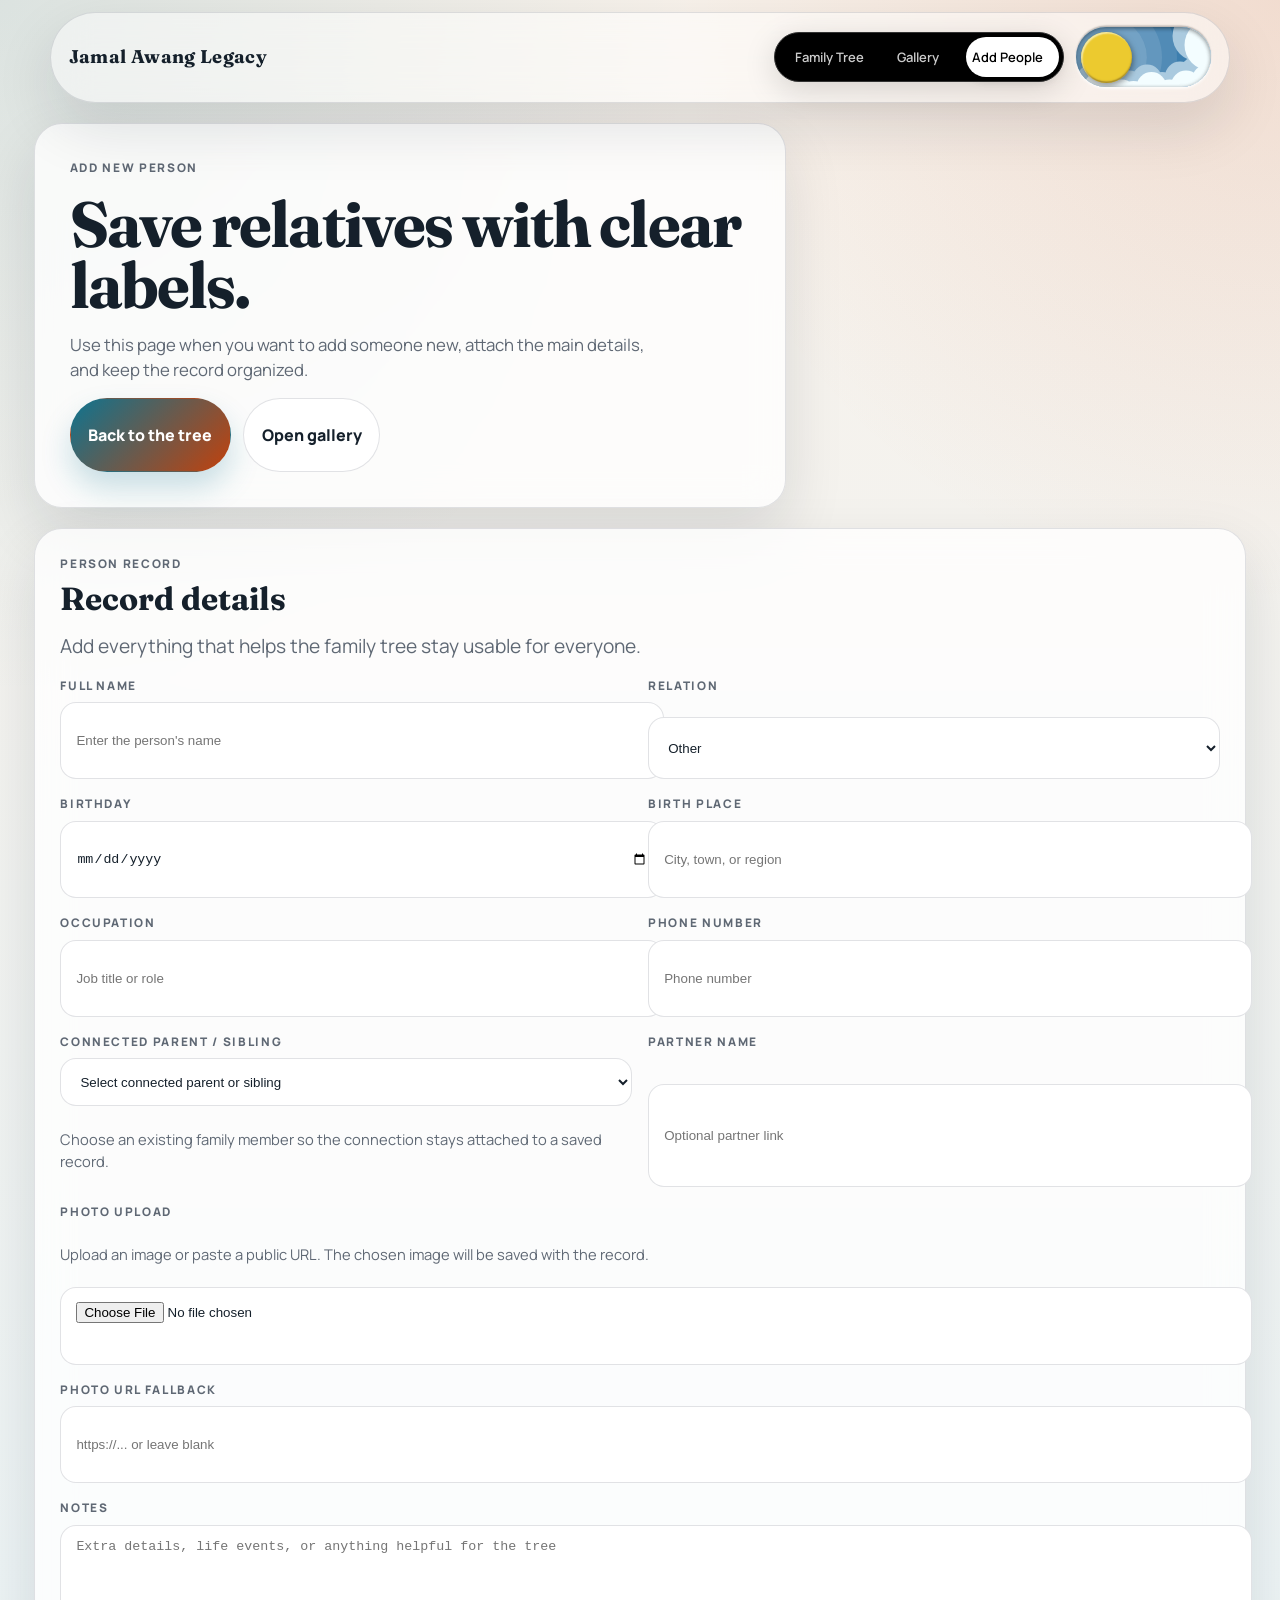
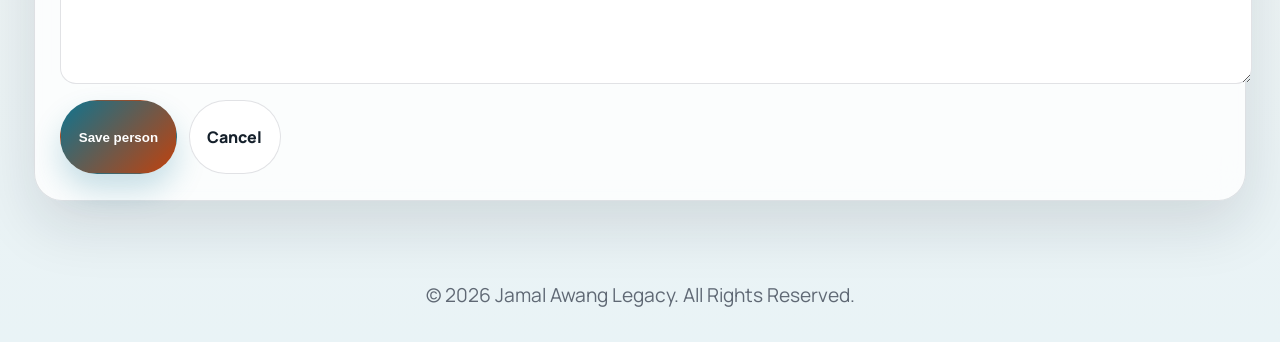
==== commit e686e6b3: "UI tweaks: fix overlap, width, add Phone field, Edit and Remove logic" ====
--- a/AddPeople.html
+++ b/AddPeople.html
@@ -106,6 +106,11 @@
                 </div>
 
                 <div class="field">
+                    <label for="phone">Phone number</label>
+                    <input type="tel" id="phone" placeholder="Phone number">
+                </div>
+
+                <div class="field">
                     <label for="parent-name">Connected parent / sibling</label>
                     <select id="parent-name">
                         <option value="">Select connected parent or sibling</option>
--- a/style.css
+++ b/style.css
@@ -490,10 +490,9 @@
 
 .panel-header {
     display: flex;
-    align-items: flex-end;
-    justify-content: space-between;
-    gap: 1rem;
-    flex-wrap: wrap;
+    flex-direction: column;
+    align-items: flex-start;
+    gap: 0.5rem;
     margin-bottom: 1rem;
 }
 
@@ -1151,17 +1150,24 @@
     width: 100%;
     padding: 1.25rem clamp(0.75rem, 2vw, 2rem) 3rem;
     text-align: left;
+    box-sizing: border-box;
 }
 
 .topbar,
 footer {
     width: calc(100% - 1.5rem);
-    max-width: none;
+    max-width: 1180px;
+    margin-left: auto;
+    margin-right: auto;
+    box-sizing: border-box;
 }
 
 .page-shell {
     width: 100%;
-    max-width: none;
+    max-width: 1180px;
+    margin-left: auto;
+    margin-right: auto;
+    box-sizing: border-box;
 }
 
 #family-tree-container {
@@ -1170,6 +1176,7 @@
     padding: 1rem 0.25rem 0.5rem;
     background: transparent;
     box-shadow: none;
+    box-sizing: border-box;
 }
 
 .tree-connector {
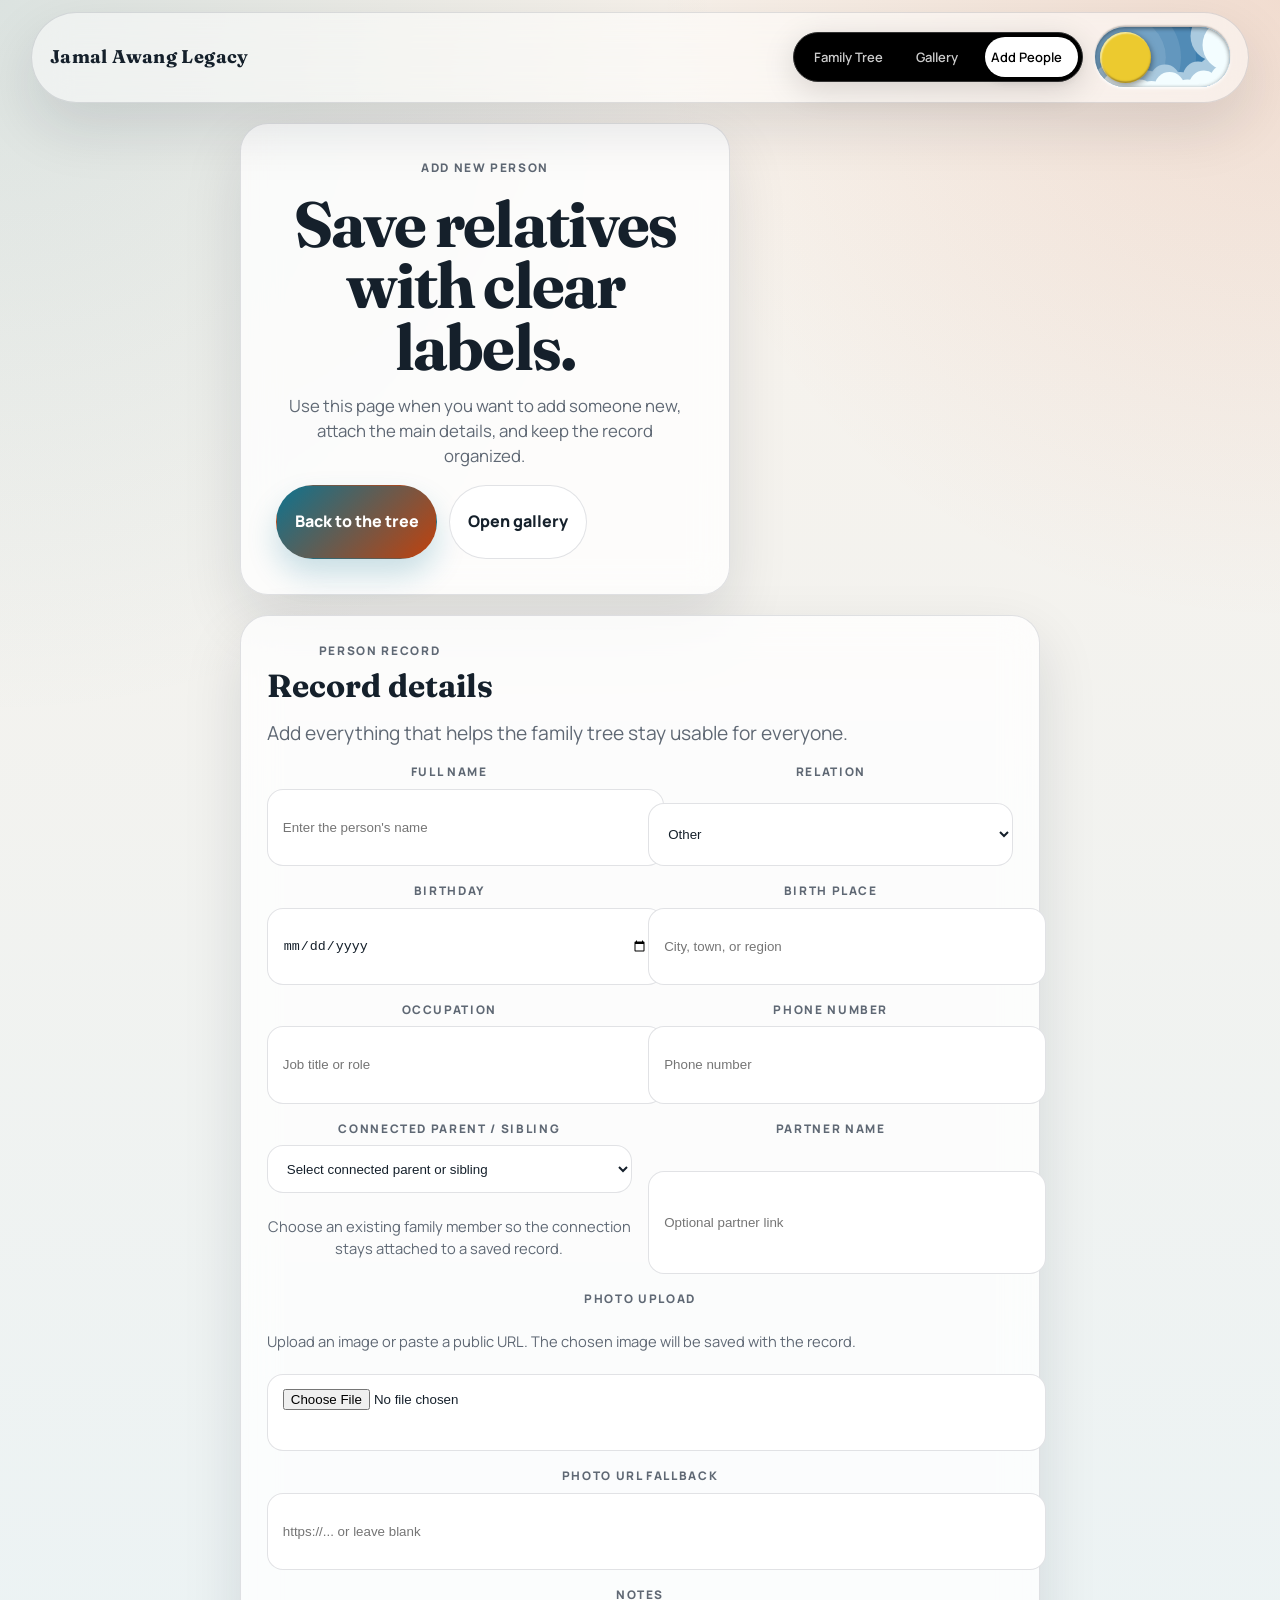
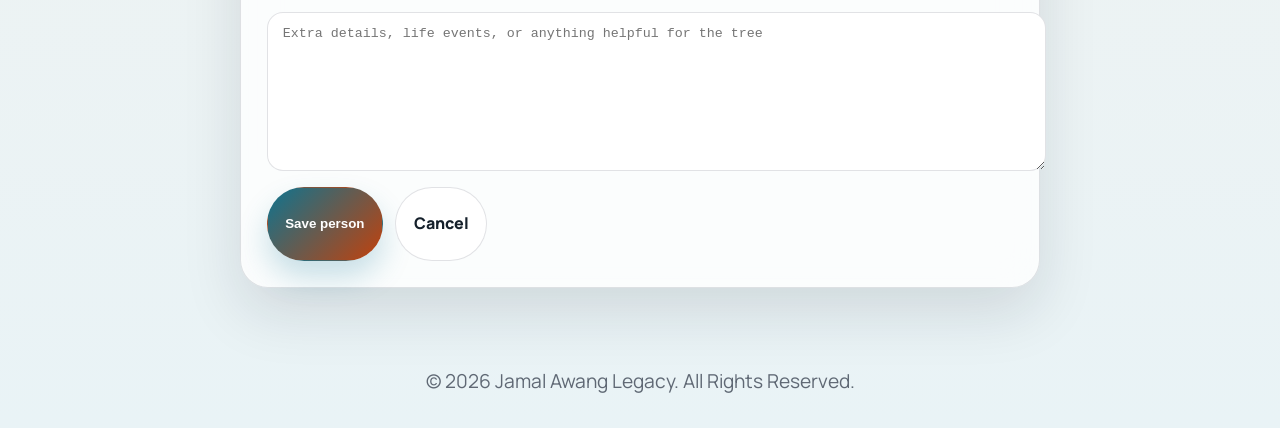
==== commit 9174fcfc: "Fix topbar sticky overlapping and make add people form narrower" ====
--- a/AddPeople.html
+++ b/AddPeople.html
@@ -51,7 +51,7 @@
         </nav>
     </header>
 
-    <main class="page-shell">
+    <main class="page-shell narrow-shell">
         <section class="hero">
             <div class="hero-copy">
                 <p class="eyebrow">Add new person</p>
--- a/style.css
+++ b/style.css
@@ -247,7 +247,7 @@
 }
 
 .topbar {
-    position: sticky;
+    position: relative;
     top: 0;
     z-index: 100;
     width: min(1180px, calc(100% - 1rem));
@@ -1145,38 +1145,10 @@
     }
 }
 
-main.page-shell {
-    max-width: none;
-    width: 100%;
-    padding: 1.25rem clamp(0.75rem, 2vw, 2rem) 3rem;
-    text-align: left;
-    box-sizing: border-box;
-}
-
-.topbar,
-footer {
-    width: calc(100% - 1.5rem);
-    max-width: 1180px;
+.narrow-shell {
+    max-width: 800px;
     margin-left: auto;
     margin-right: auto;
-    box-sizing: border-box;
-}
-
-.page-shell {
-    width: 100%;
-    max-width: 1180px;
-    margin-left: auto;
-    margin-right: auto;
-    box-sizing: border-box;
-}
-
-#family-tree-container {
-    width: 100%;
-    max-width: none;
-    padding: 1rem 0.25rem 0.5rem;
-    background: transparent;
-    box-shadow: none;
-    box-sizing: border-box;
 }
 
 .tree-connector {
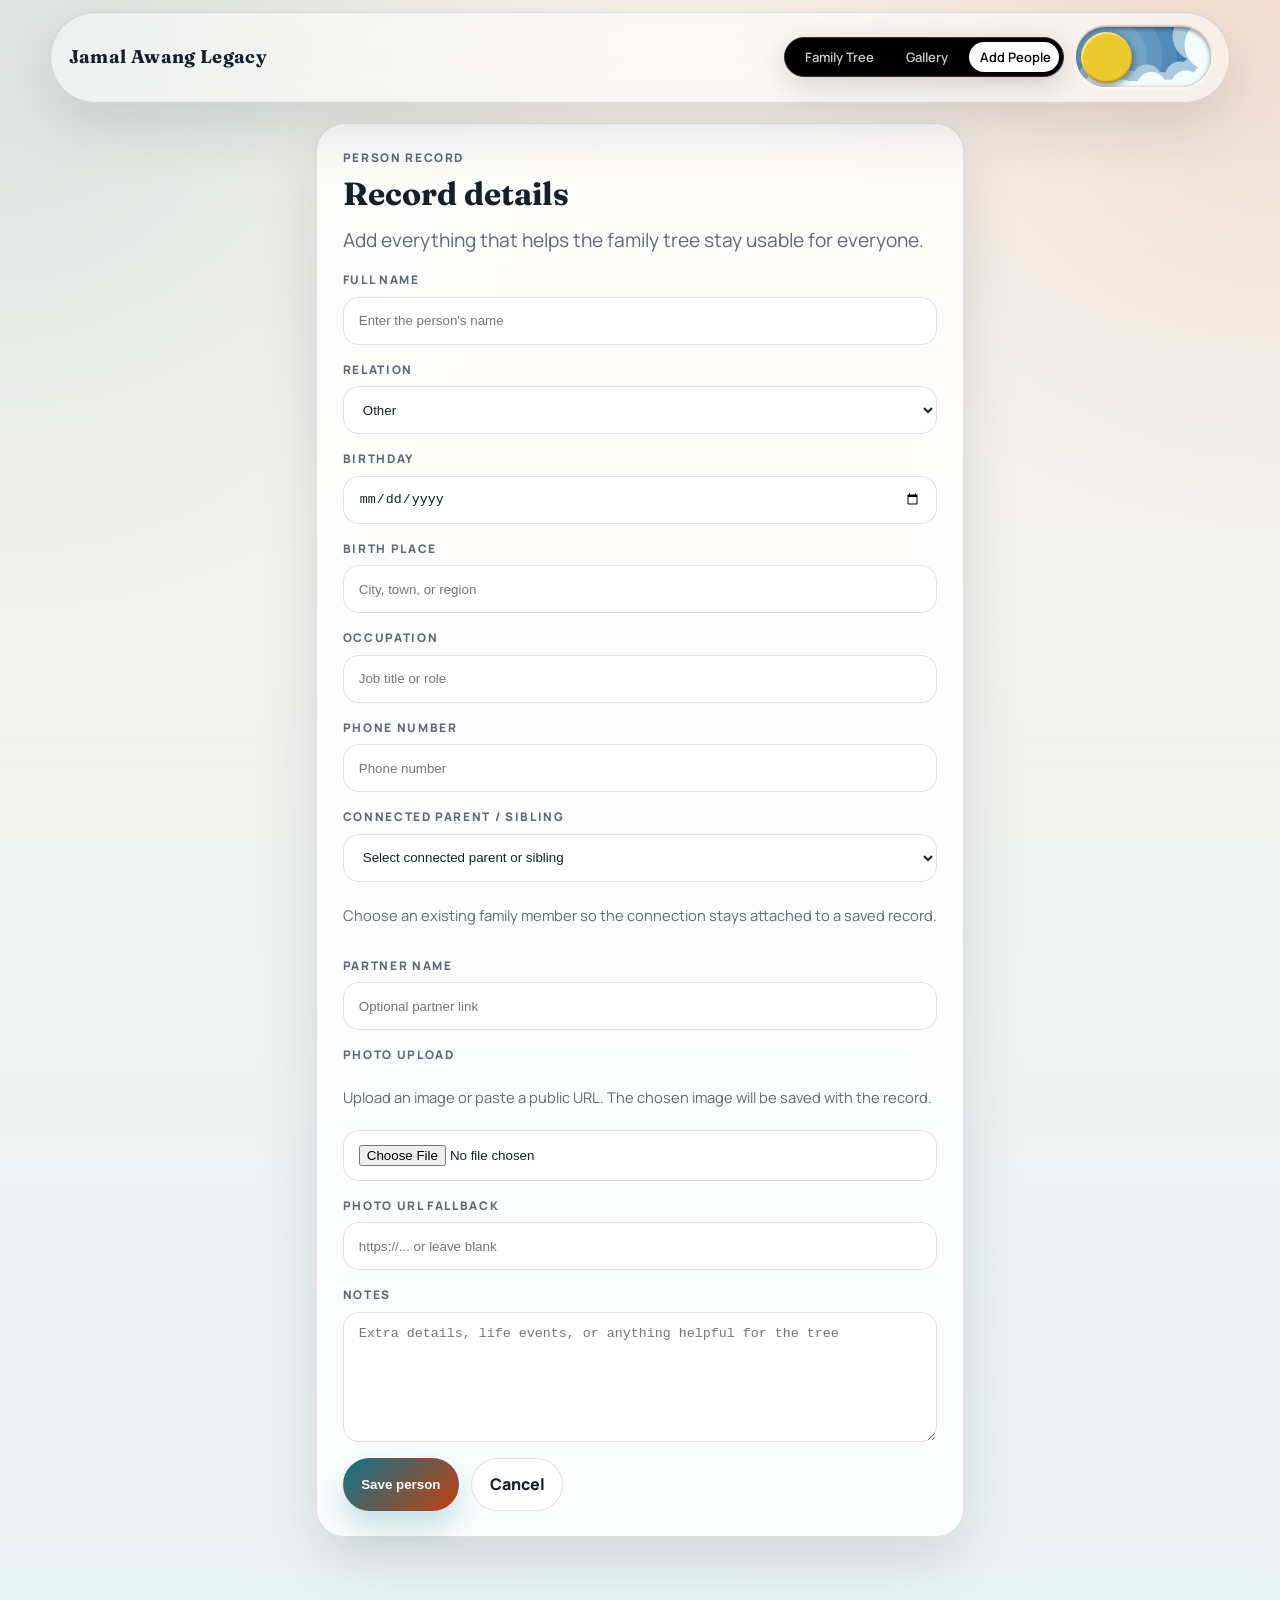
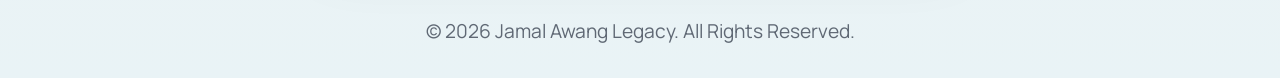
==== commit 1c79273d: "Remove hero from AddPeople, and force cache bypass for style.css to fix index layout" ====
--- a/AddPeople.html
+++ b/AddPeople.html
@@ -8,7 +8,7 @@
     <link rel="preconnect" href="https://fonts.googleapis.com">
     <link rel="preconnect" href="https://fonts.gstatic.com" crossorigin>
     <link href="https://fonts.googleapis.com/css2?family=Fraunces:wght@600;700&family=Manrope:wght@400;500;600;700;800&display=swap" rel="stylesheet">
-    <link rel="stylesheet" href="style.css">
+    <link rel="stylesheet" href="style.css?v=2">
 </head>
 <body>
     <header class="topbar">
@@ -52,18 +52,6 @@
     </header>
 
     <main class="page-shell narrow-shell">
-        <section class="hero">
-            <div class="hero-copy">
-                <p class="eyebrow">Add new person</p>
-                <h1>Save relatives with clear labels.</h1>
-                <p class="lead">Use this page when you want to add someone new, attach the main details, and keep the record organized.</p>
-                <div class="hero-actions">
-                    <a class="primary-button" href="index.html">Back to the tree</a>
-                    <a class="secondary-button" href="gallery.html">Open gallery</a>
-                </div>
-            </div>
-        </section>
-
         <section class="form-shell">
             <div class="panel-header">
                 <div>
--- a/style.css
+++ b/style.css
@@ -1,13 +1,16 @@
+
+/* Global box-sizing reset */
+*, *::before, *::after {
+    box-sizing: border-box;
+}
 
 body {
     min-height: 100vh;
-    display: flex;
-    flex-direction: column;
-    align-items: center;
-    justify-content: center;
-    background: #E8F1F5; /* Light Mode Background */
+    margin: 0;
+    background: #E8F1F5;
     color: #333;
     transition: background 0.4s ease, color 0.4s ease;
+    overflow-x: hidden;
 }
 
 body.night {
@@ -17,9 +20,8 @@
 
 /* Main Content Styling */
 main {
-    text-align: center;
+    text-align: left;
     padding: 2rem;
-    max-width: 700px;
 }
 
 h1 {
@@ -88,16 +90,14 @@
 
 #family-tree-container {
     display: flex;
-    flex-direction: column; /* Arranges levels vertically */
-    align-items: center; /* Centers each row horizontally */
-    gap: 2em; /* Adds spacing between levels */
+    flex-direction: column;
+    align-items: center;
+    gap: 2em;
     padding: 1em;
-    background-color: #faf7f5;
-    width: 100%; /* Takes the full width of the parent container */
-    max-width: none; /* Increase the maximum width to make it wider */
-    margin: 0 auto; /* Center the container horizontally */
-    box-shadow: 0 4px 6px rgba(0, 0, 0, 0.2); /* Optional shadow for aesthetics */
-    border-radius: 10px; /* Rounded corners for a modern look */
+    background: transparent;
+    width: 100%;
+    margin: 0 auto;
+    border-radius: 10px;
 }
 
 
@@ -321,7 +321,7 @@
 
 .hero {
     display: grid;
-    grid-template-columns: minmax(0, 1.45fr) minmax(290px, 0.85fr);
+    grid-template-columns: 1fr;
     gap: 1.25rem;
     align-items: stretch;
 }
@@ -383,7 +383,7 @@
 
 .lead {
     margin: 0;
-    max-width: 58ch;
+    max-width: 80ch;
     color: #5f6874;
     font-size: 1.05rem;
 }
@@ -956,7 +956,7 @@
 .form-grid {
     display: grid;
     gap: 1rem;
-    grid-template-columns: repeat(2, minmax(0, 1fr));
+    grid-template-columns: 1fr;
 }
 
 .field {
@@ -1146,9 +1146,19 @@
 }
 
 .narrow-shell {
-    max-width: 800px;
+    max-width: 680px;
     margin-left: auto;
     margin-right: auto;
+    padding-left: 1rem;
+    padding-right: 1rem;
+}
+
+.narrow-shell .hero {
+    grid-template-columns: 1fr;
+}
+
+.narrow-shell .hero-copy h1 {
+    font-size: clamp(1.6rem, 4vw, 2.4rem);
 }
 
 .tree-connector {
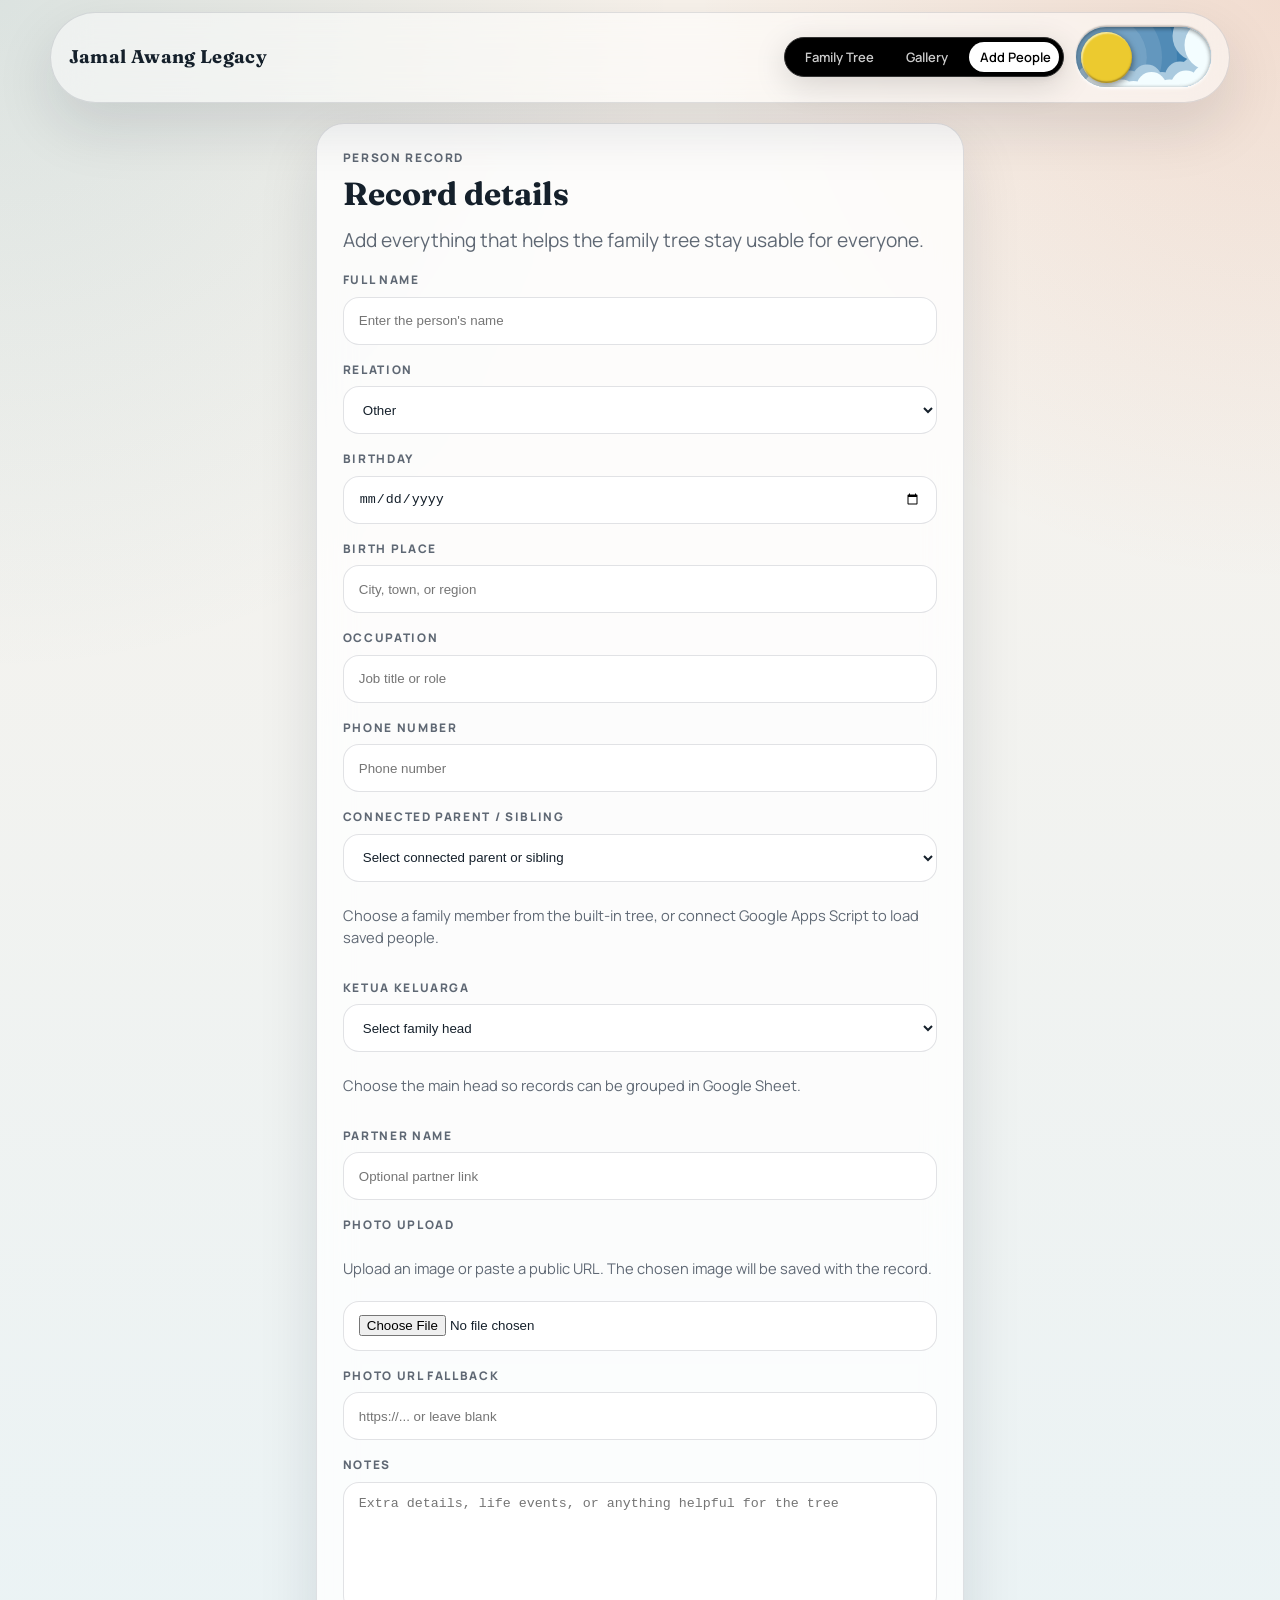
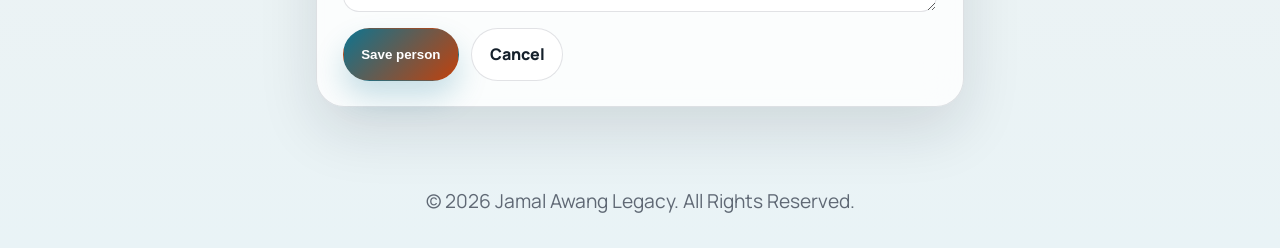
==== commit 9c7344fa: "feat: migrate storage flow to Google Sheets and Drive Agent-Logs-Url: https://github.com/Iamatto01/S" ====
--- a/AddPeople.html
+++ b/AddPeople.html
@@ -107,6 +107,14 @@
                 </div>
 
                 <div class="field">
+                    <label for="family-head">Ketua keluarga</label>
+                    <select id="family-head">
+                        <option value="">Select family head</option>
+                    </select>
+                    <p id="family-head-help" class="field-help">Pick the main family head for easier grouping in Google Sheet.</p>
+                </div>
+
+                <div class="field">
                     <label for="partner-name">Partner name</label>
                     <input type="text" id="partner-name" placeholder="Optional partner link">
                 </div>
--- a/style.css
+++ b/style.css
@@ -202,7 +202,8 @@
     gap: 1em;
 }
 
-.gallery-scroll img {
+.gallery-scroll img,
+.gallery-scroll video {
     width: 200px;
     height: 150px;
     object-fit: cover;
@@ -1072,7 +1073,8 @@
     scroll-snap-type: x proximity;
 }
 
-.gallery-scroll img {
+.gallery-scroll img,
+.gallery-scroll video {
     width: 220px;
     height: 160px;
     object-fit: cover;
@@ -1139,7 +1141,8 @@
         height: 72px;
     }
 
-    .gallery-scroll img {
+    .gallery-scroll img,
+    .gallery-scroll video {
         width: 180px;
         height: 140px;
     }
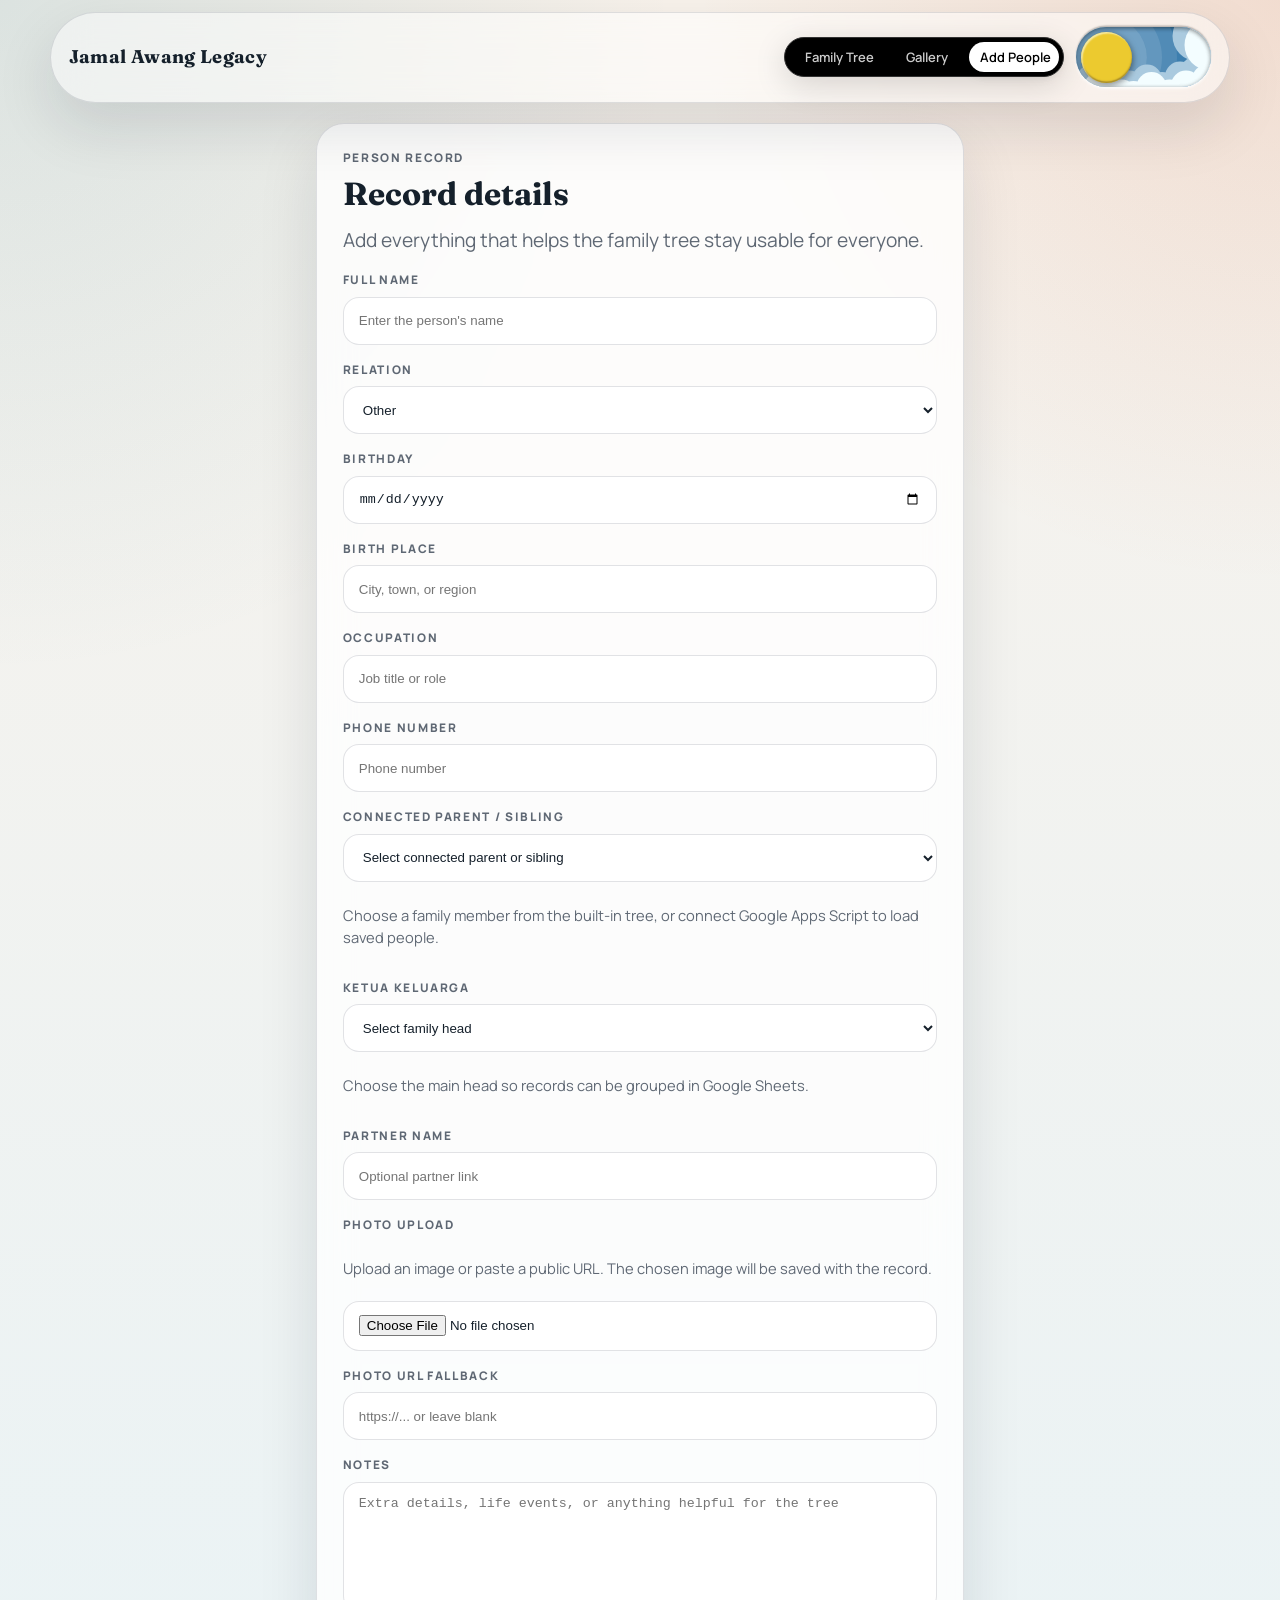
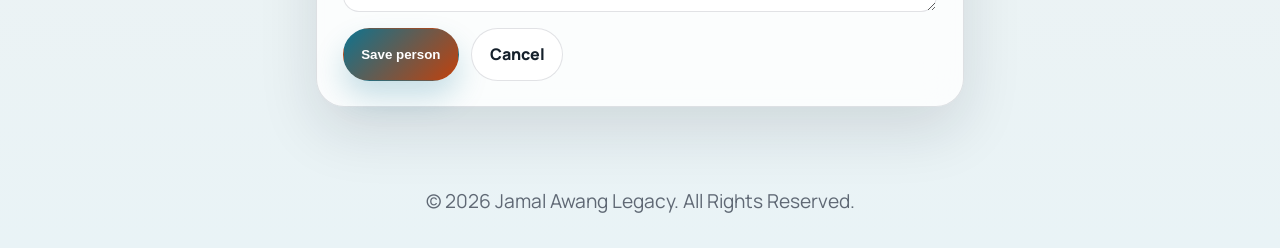
==== commit bdb473ff: "fix: address review feedback on google migration Agent-Logs-Url: https://github.com/Iamatto01/Sentin" ====
--- a/AddPeople.html
+++ b/AddPeople.html
@@ -111,7 +111,7 @@
                     <select id="family-head">
                         <option value="">Select family head</option>
                     </select>
-                    <p id="family-head-help" class="field-help">Pick the main family head for easier grouping in Google Sheet.</p>
+                    <p id="family-head-help" class="field-help">Pick the main family head for easier grouping in Google Sheets.</p>
                 </div>
 
                 <div class="field">
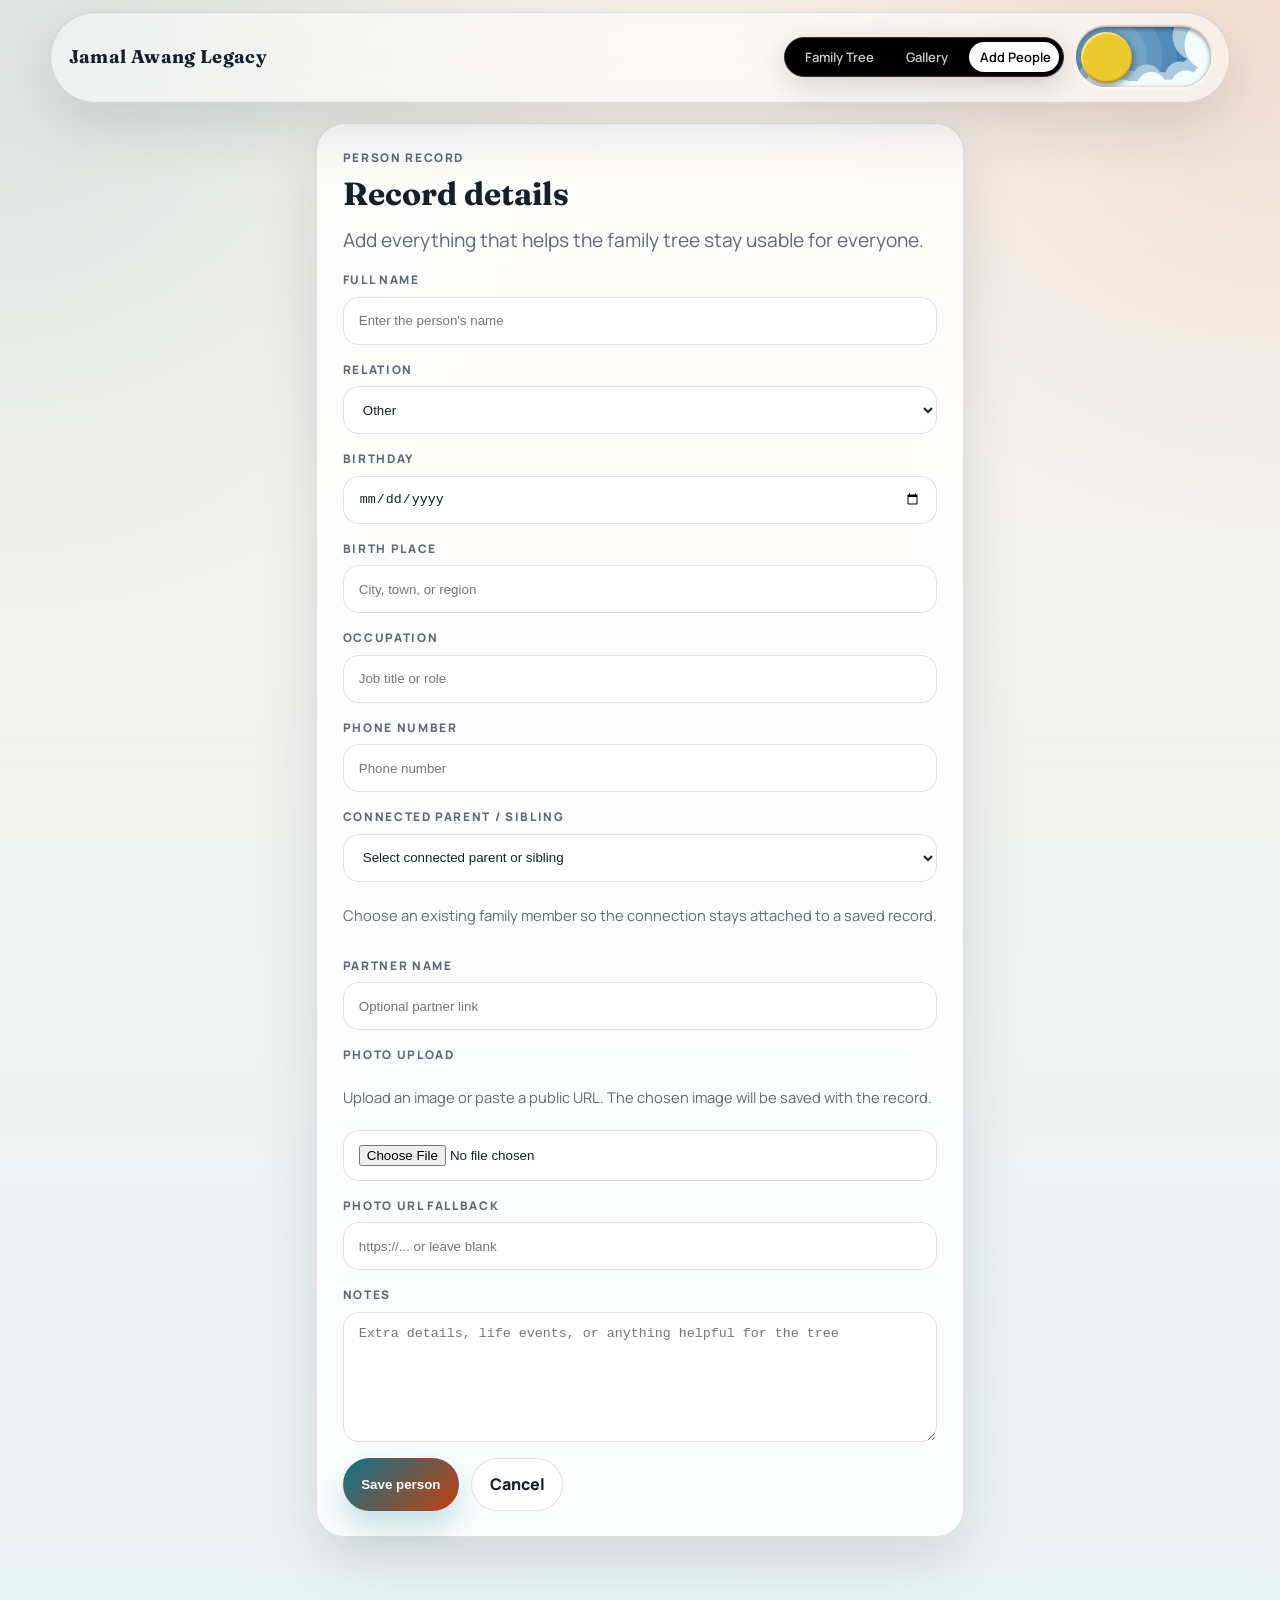
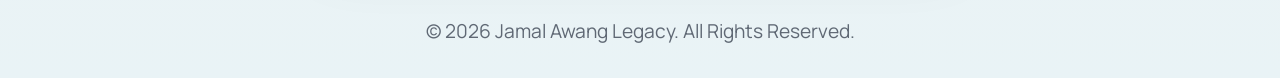
==== commit f32d5e29: "refactor: overhaul backend logic - modular architecture with registry, shared utils, and class-based" ====
--- a/AddPeople.html
+++ b/AddPeople.html
@@ -107,14 +107,6 @@
                 </div>
 
                 <div class="field">
-                    <label for="family-head">Ketua keluarga</label>
-                    <select id="family-head">
-                        <option value="">Select family head</option>
-                    </select>
-                    <p id="family-head-help" class="field-help">Pick the main family head for easier grouping in Google Sheets.</p>
-                </div>
-
-                <div class="field">
                     <label for="partner-name">Partner name</label>
                     <input type="text" id="partner-name" placeholder="Optional partner link">
                 </div>
@@ -151,6 +143,8 @@
     </footer>
 
     <script src="supabase-config.js"></script>
+    <script src="utils.js"></script>
+    <script src="family-data.js"></script>
     <script src="data-store.js"></script>
     <script src="app.js"></script>
     <script src="add-people.js"></script>
--- a/style.css
+++ b/style.css
@@ -1674,3 +1674,16 @@
     transform: translateX(100%) rotate(45deg);
   }
 }
+
+/* ── Utility classes ─────────────────────────────── */
+
+.hidden {
+    display: none !important;
+}
+
+/* Gallery upload modal — visible state (toggled via JS) */
+.modal-visible {
+    display: flex !important;
+    align-items: center;
+    justify-content: center;
+}
